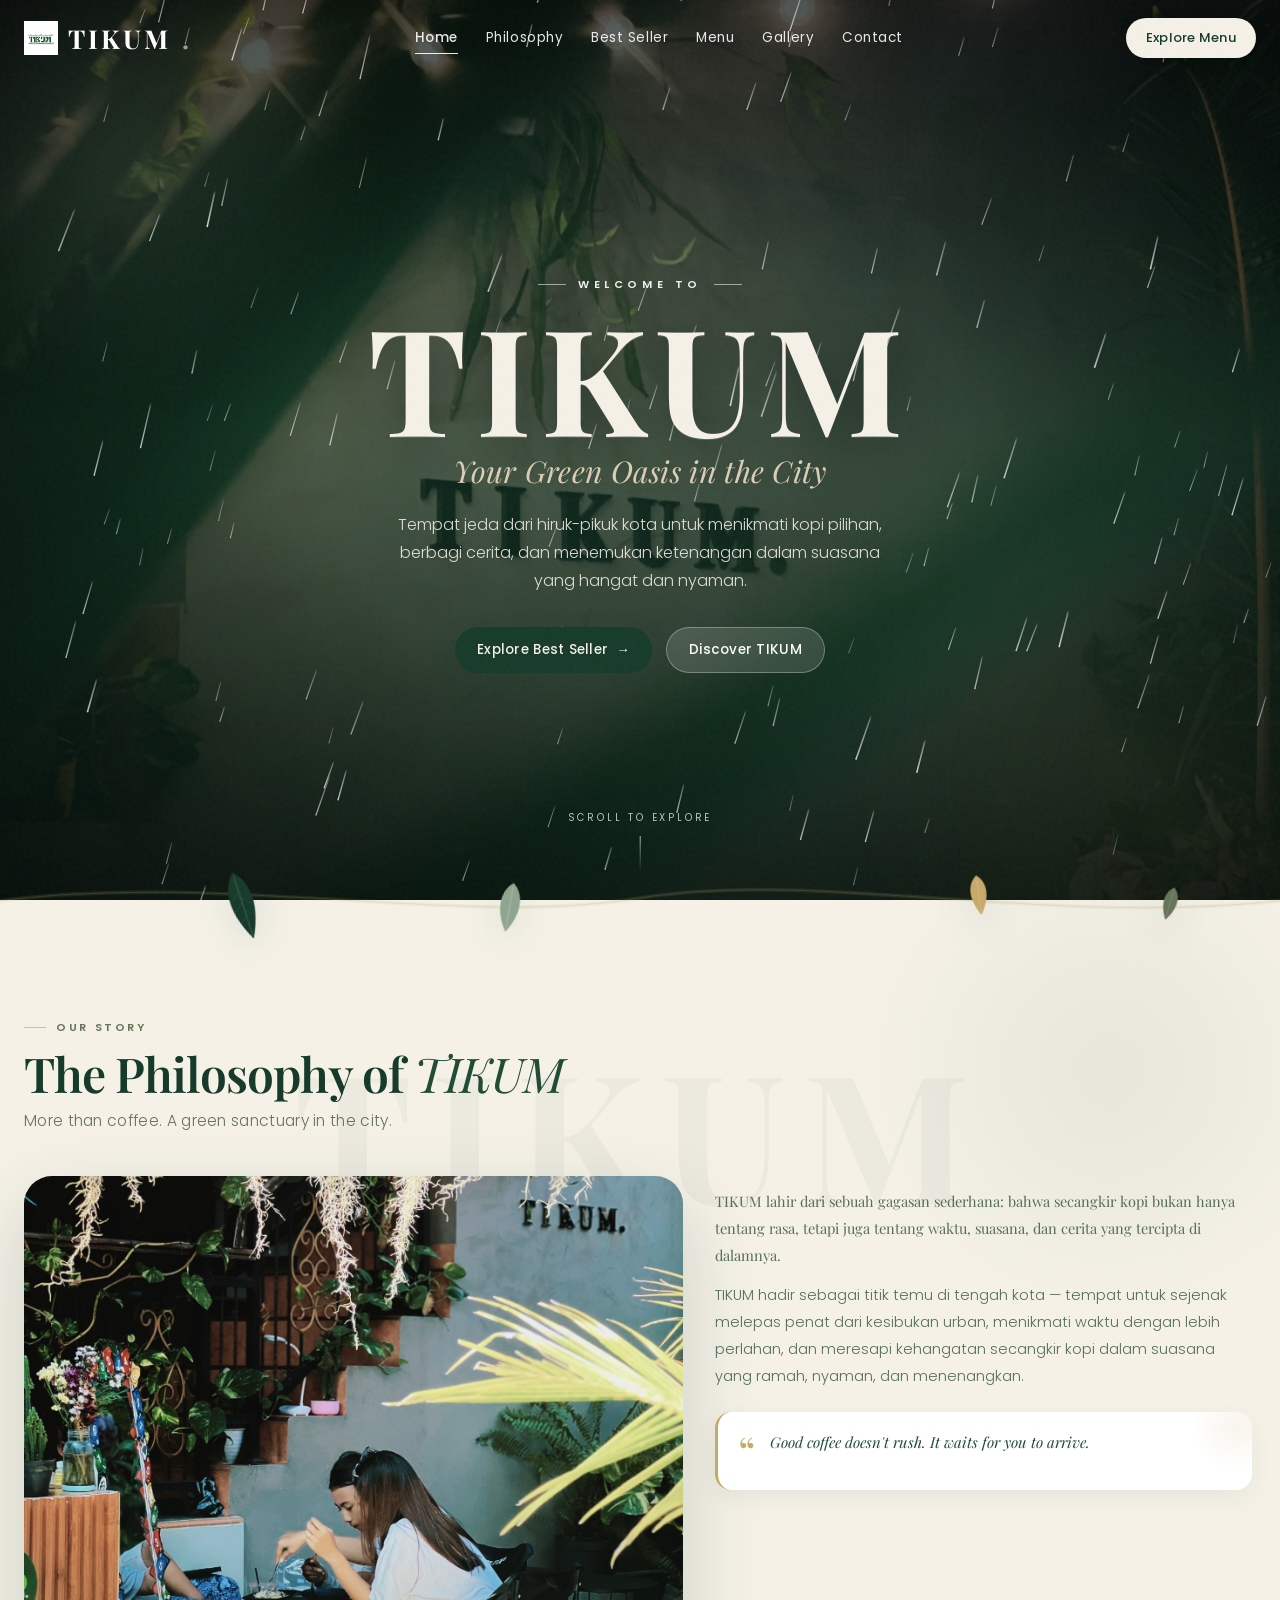
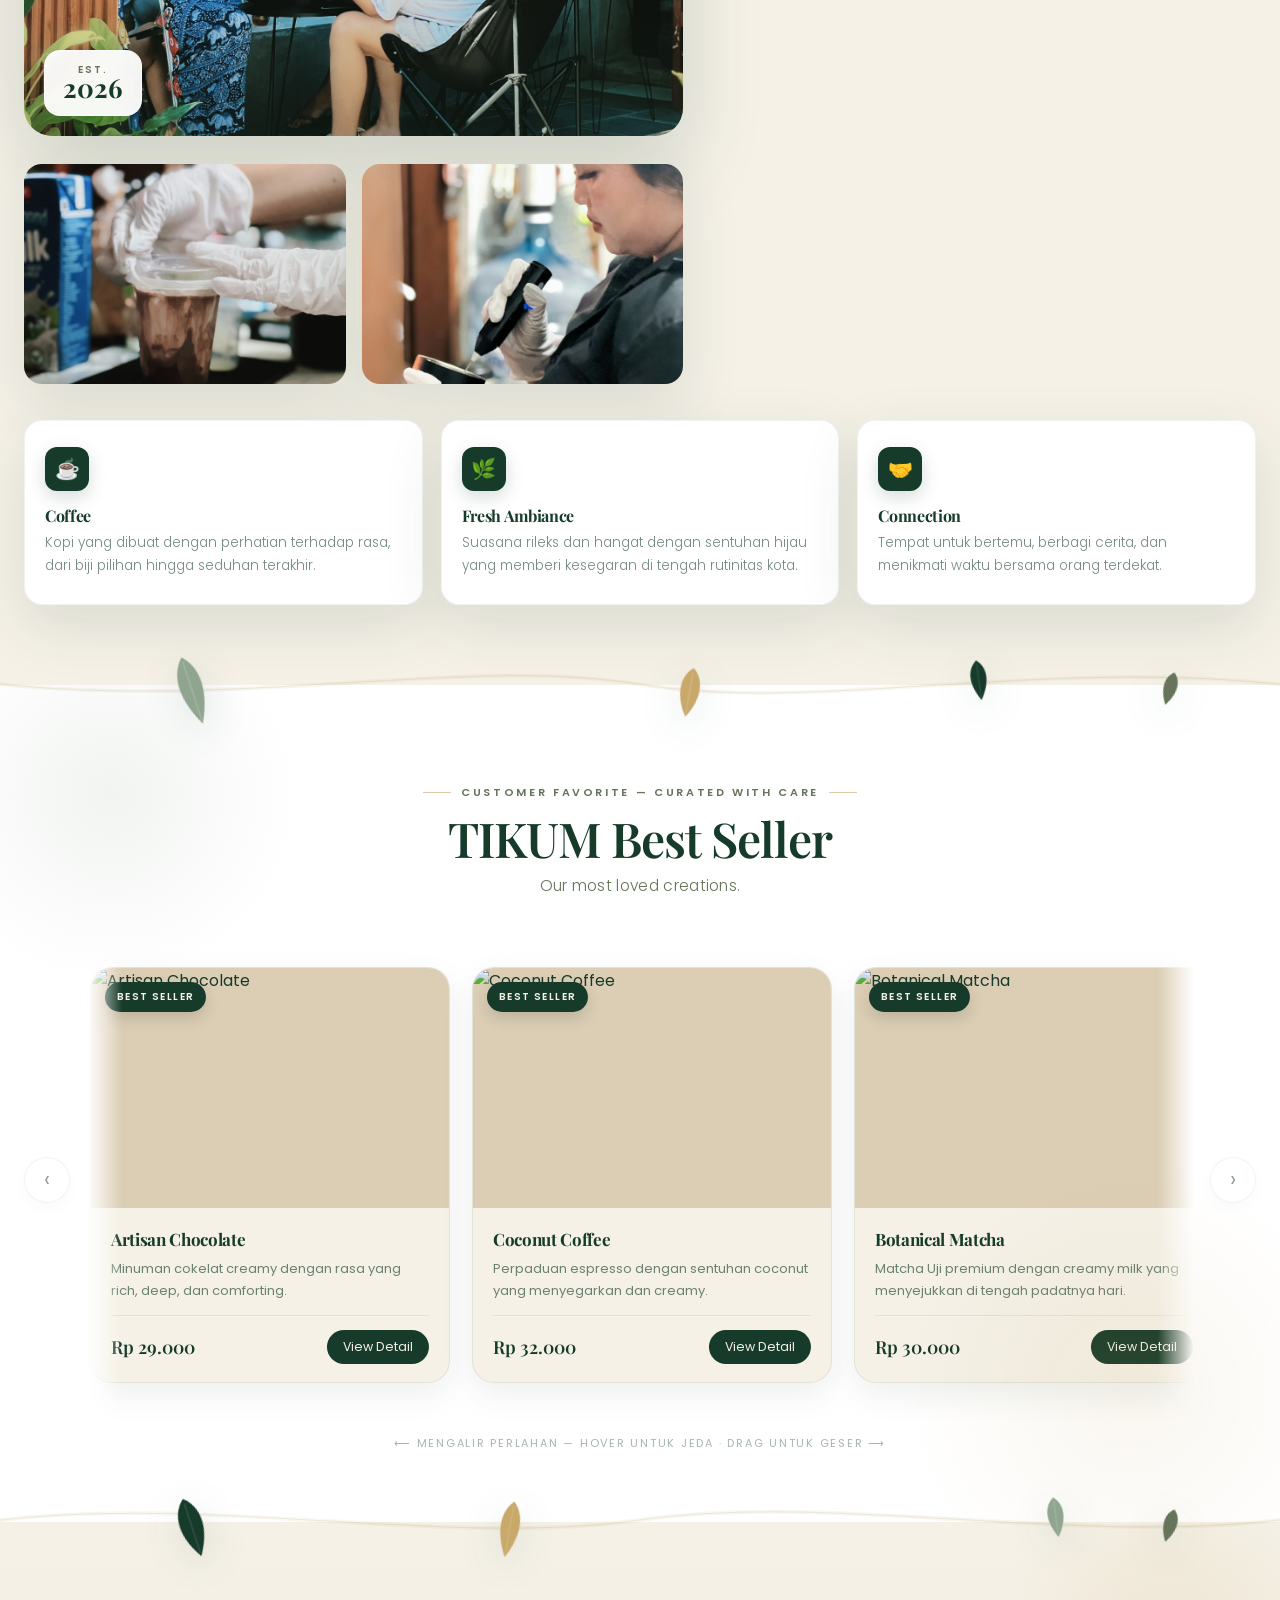
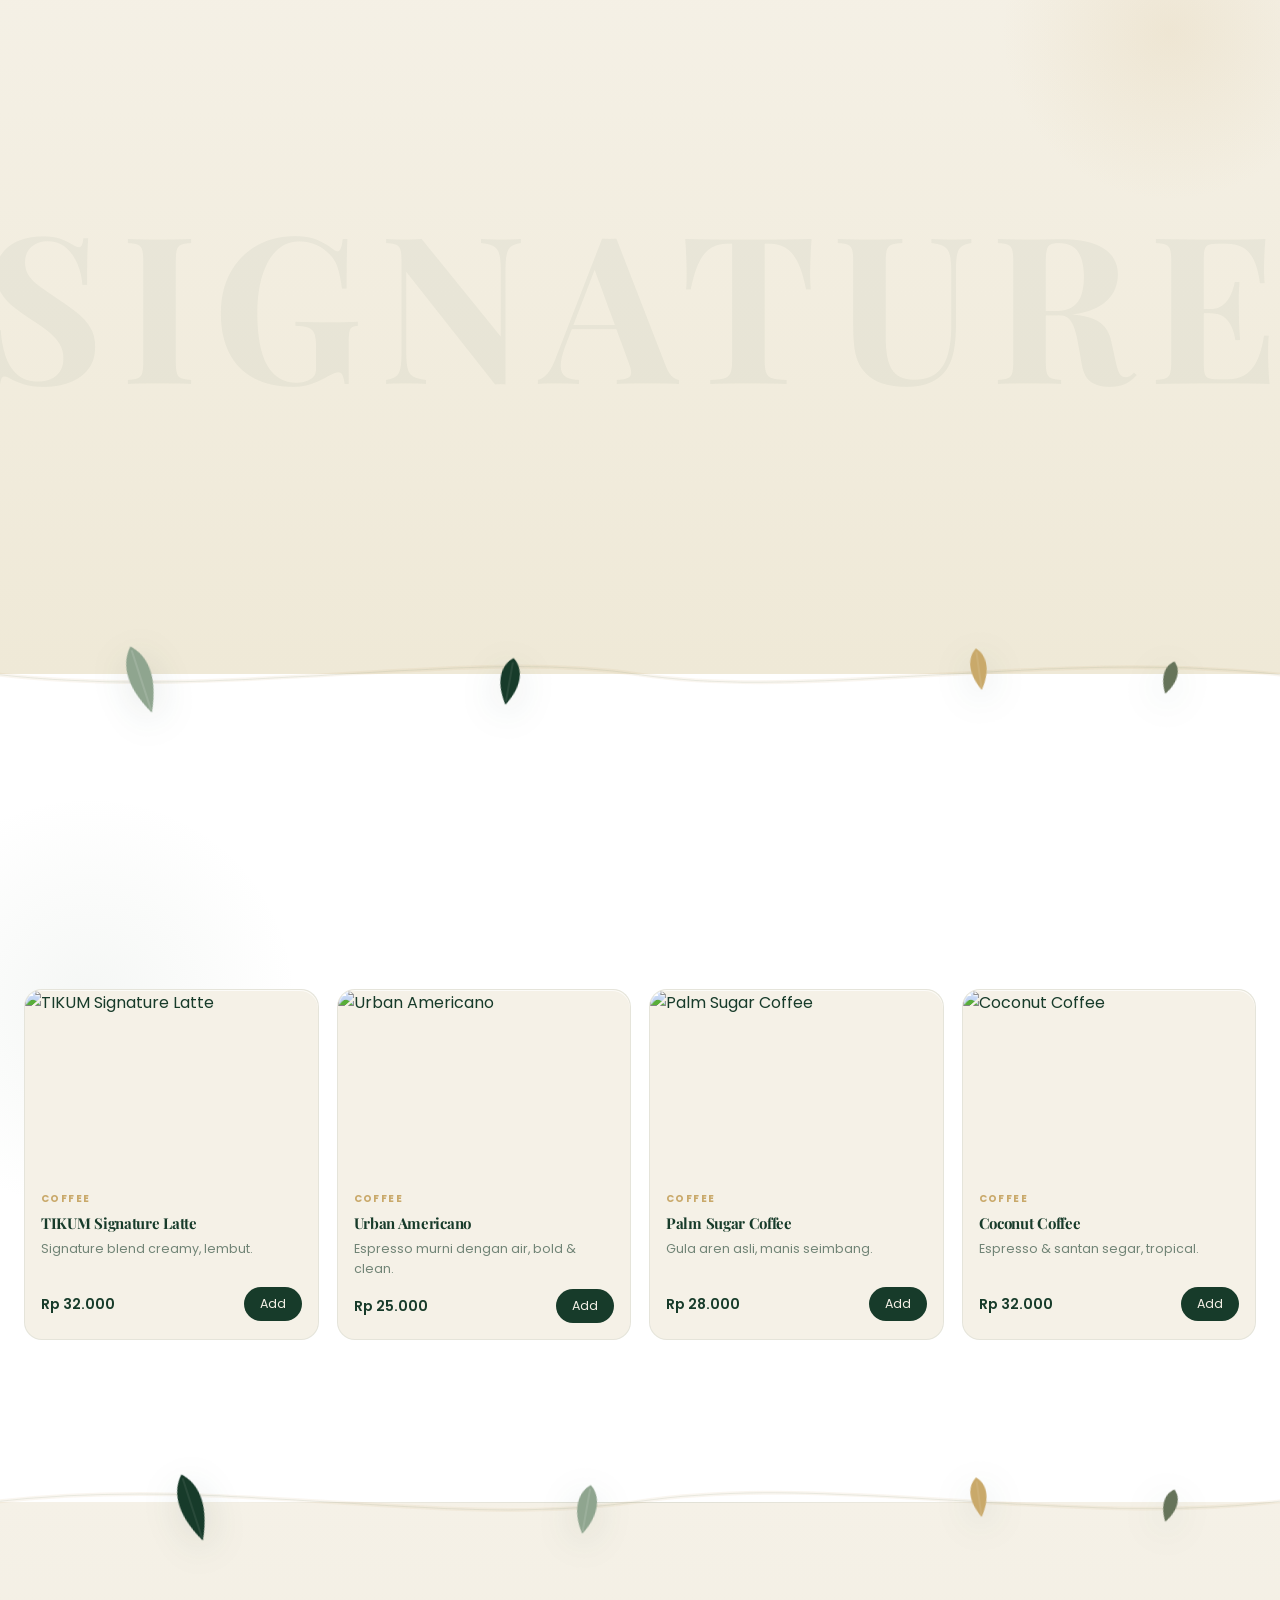
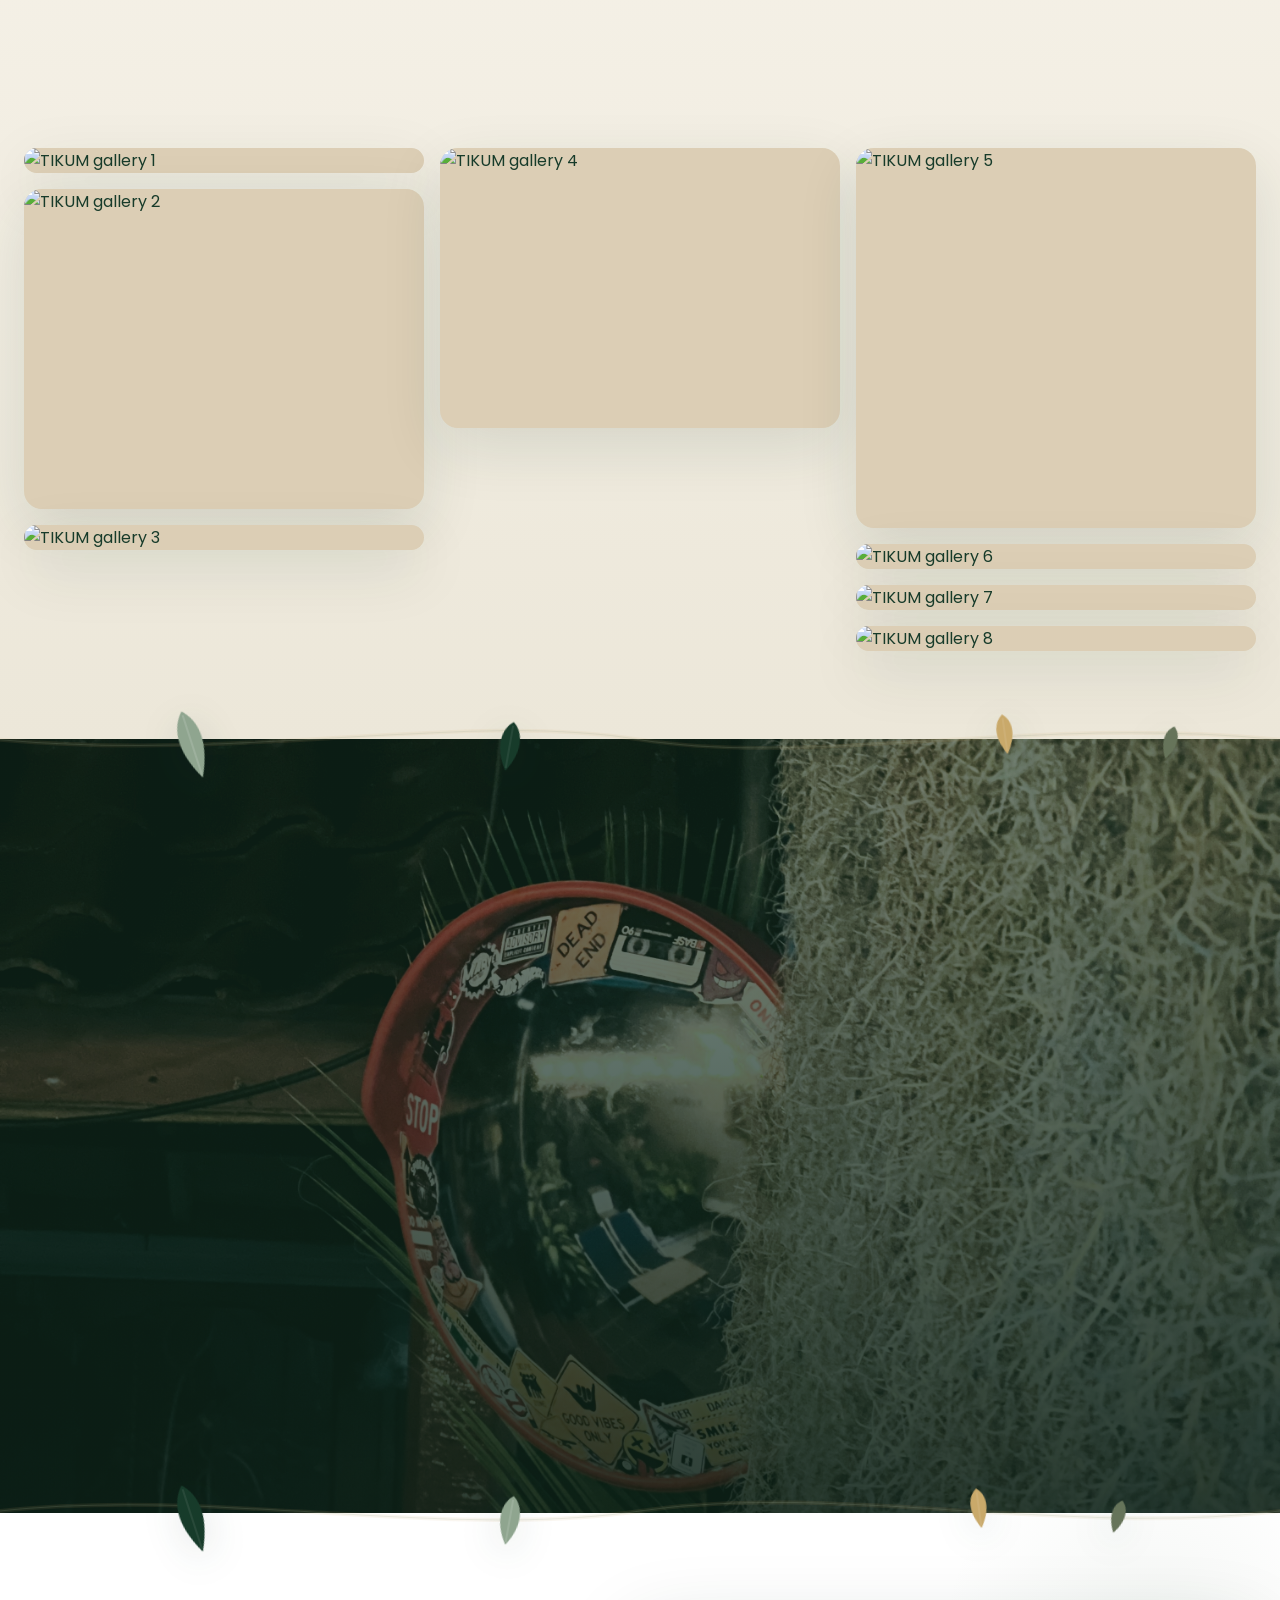
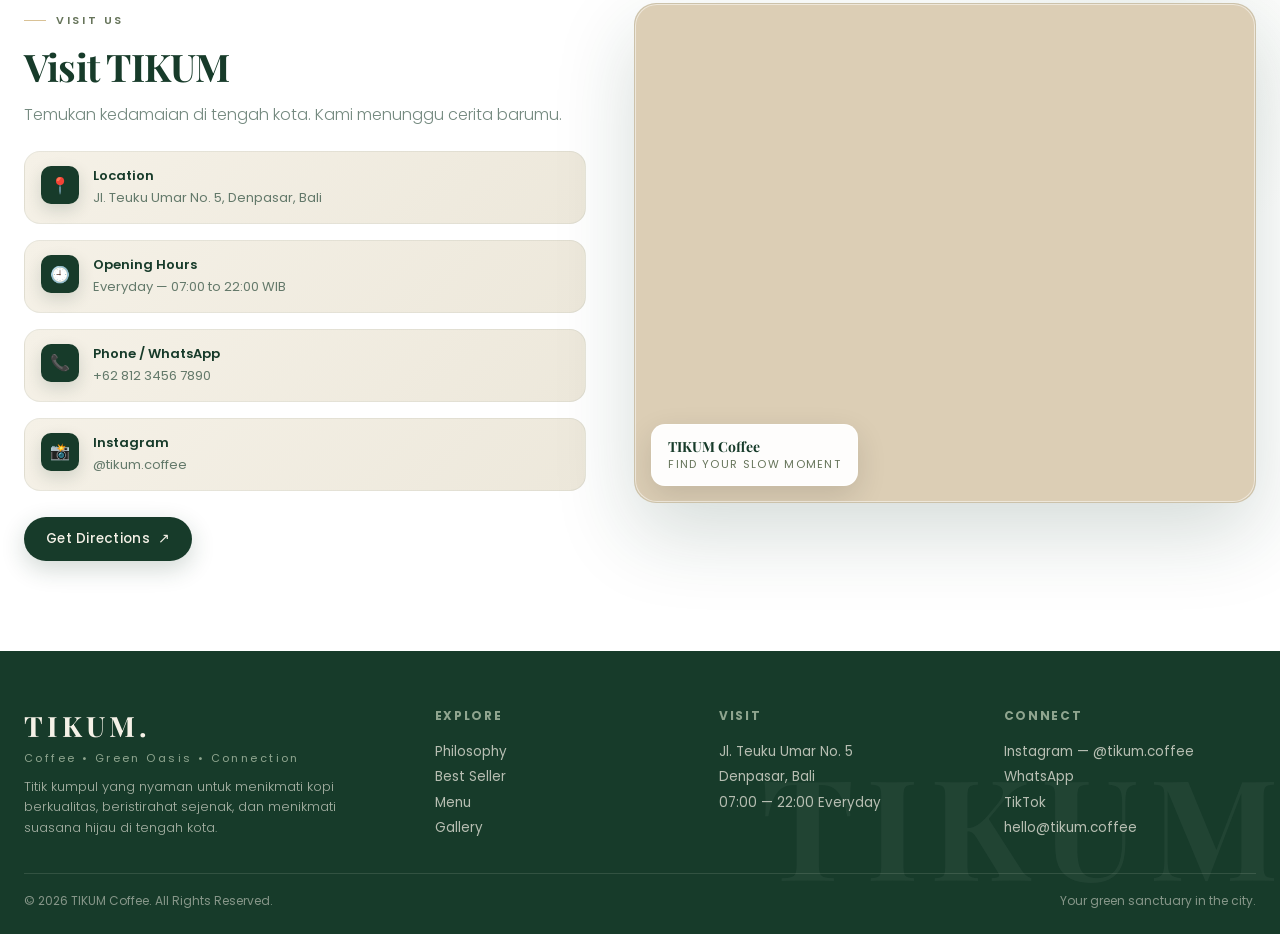
==== index.html @ a89e0340 "upload-pertama" ====
<!DOCTYPE html>
<html lang="id">
<head>
  <meta charset="UTF-8">
  <meta name="viewport" content="width=device-width, initial-scale=1.0">
  <title>TIKUM — Coffee, Green Oasis & Connection</title>
  <meta name="description" content="TIKUM Coffee — oase hijau di tengah hiruk-pikuk kota. Tempat menikmati kopi berkualitas, ketenangan bernuansa asri, dan momen yang berarti.">
  <meta name="keywords" content="TIKUM, coffee shop jakarta, kopi, urban oasis, cafe asri, titik kumpul kota, cafe premium">
  <link rel="preconnect" href="https://fonts.googleapis.com">
  <link rel="preconnect" href="https://fonts.gstatic.com" crossorigin>
  <link href="https://fonts.googleapis.com/css2?family=Playfair+Display:ital,wght@0,400;0,500;0,600;0,700;1,400;1,500&family=Poppins:wght@300;400;500;600&display=swap" rel="stylesheet">
  <link rel="stylesheet" href="style.css">
</head>
<body>
  <div class="grain"></div>
  <div class="page-progress" id="pageProgress"></div>

  <header class="navbar" id="navbar">
    <div class="nav-inner">
      <a href="#home" class="logo"><img src="assets/images/logo-navbar.png" alt="TIKUM Logo" class="nav-logo-img">TIKUM<span>.</span></a>
      <nav class="nav-links" id="navLinks">
        <a href="#home" class="nav-link active">Home</a>
        <a href="#philosophy" class="nav-link">Philosophy</a>
        <a href="#bestseller" class="nav-link">Best Seller</a>
        <a href="#menu" class="nav-link">Menu</a>
        <a href="#gallery" class="nav-link">Gallery</a>
        <a href="#contact" class="nav-link">Contact</a>
        <a href="#menu" class="btn-nav-mobile">Explore Menu</a>
      </nav>
      <div class="nav-actions">
        <a href="#menu" class="btn btn-nav">Explore Menu</a>
        <button class="hamburger" id="hamburger" aria-label="Toggle menu"><span></span><span></span><span></span></button>
      </div>
    </div>
  </header>

  <!-- HERO -->
  <section id="home" class="hero">
    <div class="hero-bg">
      <img src="assets/images/retouch_2026042601552380.jpg" alt="TIKUM Coffee Shop urban green cozy interior" loading="eager">
      <div class="hero-overlay"></div>
      <div class="hero-vignette"></div>
      <div class="hero-orb hero-orb-1"></div>
      <div class="hero-orb hero-orb-2"></div>
      <canvas id="rainCanvas" class="rain-canvas" aria-hidden="true"></canvas>
    </div>
    <div class="hero-content">
      <p class="hero-eyebrow reveal">WELCOME TO</p>
      <h1 class="hero-title reveal delay-1">TIKUM</h1>
      <p class="hero-tagline reveal delay-2">Your Green Oasis in the City</p>
      <p class="hero-desc reveal delay-3">Tempat jeda dari hiruk-pikuk kota untuk menikmati kopi pilihan, berbagi cerita, dan menemukan ketenangan dalam suasana yang hangat dan nyaman.</p>
      <div class="hero-ctas reveal delay-4">
        <a href="#bestseller" class="btn btn-primary">Explore Best Seller <span class="btn-arrow">→</span></a>
        <a href="#philosophy" class="btn btn-ghost">Discover TIKUM</a>
      </div>
    </div>
    <a href="#philosophy" class="scroll-indicator">
      <span>SCROLL TO EXPLORE</span>
      <div class="scroll-line"></div>
    </a>
  </section>

  <!-- seam 1: hero -> philosophy -->
  <div class="leaf-seam seam-1" aria-hidden="true">
    <svg class="seam-vine" viewBox="0 0 1440 110" preserveAspectRatio="none"><path d="M0 56 C260 12, 520 98, 720 52 C920 8, 1180 96, 1440 56" stroke="rgba(143,165,143,.20)" stroke-width="1.5" fill="none" stroke-linecap="round"/><path d="M0 56 C260 12, 520 98, 720 52 C920 8, 1180 96, 1440 56" stroke="rgba(201,169,106,.11)" stroke-width="6" fill="none" stroke-linecap="round"/></svg>
    <span class="s-leaf s-leaf-1"><svg viewBox="0 0 80 140"><path d="M40 6 C18 28, 6 68, 40 134 C74 68, 62 28, 40 6Z" fill="#173B2A"/><path d="M40 14 L40 128" stroke="rgba(255,255,255,.28)" stroke-width="1.2" stroke-linecap="round"/><path d="M40 42 L22 58 M40 66 L16 82 M40 90 L22 104 M40 56 L60 74 M40 80 L62 96" stroke="rgba(255,255,255,.14)" stroke-width="1" stroke-linecap="round"/></svg></span>
    <span class="s-leaf s-leaf-2"><svg viewBox="0 0 72 110"><path d="M36 8 C16 24, 8 58, 36 102 C64 58, 56 24, 36 8Z" fill="#8FA58F"/><path d="M36 16 L36 96" stroke="rgba(255,255,255,.42)" stroke-width="1.1" stroke-linecap="round"/></svg></span>
    <span class="s-leaf s-leaf-3"><svg viewBox="0 0 64 96"><path d="M32 8 C14 22, 8 50, 32 88 C56 50, 50 22, 32 8Z" fill="#C9A96A"/><path d="M32 16 L32 82" stroke="rgba(255,255,255,.34)" stroke-width="1" stroke-linecap="round"/></svg></span>
    <span class="s-leaf s-leaf-4"><svg viewBox="0 0 56 84"><path d="M28 6 C12 18, 6 44, 28 78 C50 44, 44 18, 28 6Z" fill="#66745A"/><path d="M28 14 L28 72" stroke="rgba(255,255,255,.30)" stroke-width="1" stroke-linecap="round"/></svg></span>
  </div>

  <!-- PHILOSOPHY -->
  <section id="philosophy" class="philosophy">
    <div class="container">
      <div class="section-header reveal">
        <p class="eyebrow">OUR STORY</p>
        <h2>The Philosophy of <em>TIKUM</em></h2>
        <p class="subtitle">More than coffee. A green sanctuary in the city.</p>
      </div>
      <div class="phi-grid">
        <div class="phi-large reveal">
          <div class="phi-img-wrap">
            <img src="assets/images/retouch_2026042523102694.jpg" alt="TIKUM interior warm wood" loading="lazy">
            <div class="phi-badge"><span>EST.</span><strong>2026</strong></div>
          </div>
        </div>
        <div class="phi-text reveal delay-1">
          <p class="phi-lead">TIKUM lahir dari sebuah gagasan sederhana: bahwa secangkir kopi bukan hanya tentang rasa, tetapi juga tentang waktu, suasana, dan cerita yang tercipta di dalamnya.</p>
          <p>TIKUM hadir sebagai titik temu di tengah kota — tempat untuk sejenak melepas penat dari kesibukan urban, menikmati waktu dengan lebih perlahan, dan meresapi kehangatan secangkir kopi dalam suasana yang ramah, nyaman, dan menenangkan.</p>
          <div class="phi-quote"><span>“</span><p>Good coffee doesn't rush. It waits for you to arrive.</p></div>
        </div>
        <div class="phi-small-images reveal delay-2">
          <img src="assets/images/retouch_2026042601533830.jpg" alt="Coffee beans" loading="lazy">
          <img src="assets/images/retouch_2026042601560513.jpg" alt="TIKUM outdoor green" loading="lazy">
        </div>
        <div class="phi-values reveal delay-3">
          <div class="value"><div class="value-icon">☕</div><h3>Coffee</h3><p>Kopi yang dibuat dengan perhatian terhadap rasa, dari biji pilihan hingga seduhan terakhir.</p></div>
          <div class="value"><div class="value-icon">🌿</div><h3>Fresh Ambiance</h3><p>Suasana rileks dan hangat dengan sentuhan hijau yang memberi kesegaran di tengah rutinitas kota.</p></div>
          <div class="value"><div class="value-icon">🤝</div><h3>Connection</h3><p>Tempat untuk bertemu, berbagi cerita, dan menikmati waktu bersama orang terdekat.</p></div>
        </div>
      </div>
    </div>
  </section>

  <div class="leaf-seam seam-2" aria-hidden="true">
    <svg class="seam-vine" viewBox="0 0 1440 110" preserveAspectRatio="none"><path d="M0 54 C280 92, 520 10, 720 54 C920 98, 1160 14, 1440 54" stroke="rgba(143,165,143,.18)" stroke-width="1.5" fill="none" stroke-linecap="round"/><path d="M0 54 C280 92, 520 10, 720 54 C920 98, 1160 14, 1440 54" stroke="rgba(201,169,106,.10)" stroke-width="6" fill="none" stroke-linecap="round"/></svg>
    <span class="s-leaf s-leaf-1"><svg viewBox="0 0 80 140"><path d="M40 6 C18 28, 6 68, 40 134 C74 68, 62 28, 40 6Z" fill="#8FA58F"/><path d="M40 14 L40 128" stroke="rgba(255,255,255,.40)" stroke-width="1.2" stroke-linecap="round"/></svg></span>
    <span class="s-leaf s-leaf-2"><svg viewBox="0 0 72 110"><path d="M36 8 C16 24, 8 58, 36 102 C64 58, 56 24, 36 8Z" fill="#C9A96A"/><path d="M36 16 L36 96" stroke="rgba(255,255,255,.34)" stroke-width="1.1" stroke-linecap="round"/></svg></span>
    <span class="s-leaf s-leaf-3"><svg viewBox="0 0 64 96"><path d="M32 8 C14 22, 8 50, 32 88 C56 50, 50 22, 32 8Z" fill="#173B2A"/><path d="M32 16 L32 82" stroke="rgba(255,255,255,.26)" stroke-width="1" stroke-linecap="round"/></svg></span>
    <span class="s-leaf s-leaf-4"><svg viewBox="0 0 56 84"><path d="M28 6 C12 18, 6 44, 28 78 C50 44, 44 18, 28 6Z" fill="#66745A"/></svg></span>
  </div>

  <!-- BEST SELLER -->
  <section id="bestseller" class="bestseller">
    <div class="container">
      <div class="section-header center reveal">
        <p class="eyebrow">CUSTOMER FAVORITE — CURATED WITH CARE</p>
        <h2>TIKUM Best Seller</h2>
        <p class="subtitle">Our most loved creations.</p>
      </div>
      <div class="slider-wrap reveal">
        <button class="slider-btn prev" id="prevBtn" aria-label="Previous">‹</button>
        <div class="slider-viewport" id="sliderViewport"><div class="slider-track" id="sliderTrack"></div></div>
        <button class="slider-btn next" id="nextBtn" aria-label="Next">›</button>
      </div>
      <div class="slider-dots" id="sliderDots"></div>
      <p class="slider-hint">← Drag or swipe to explore →</p>
    </div>
  </section>

  <div class="leaf-seam seam-3" aria-hidden="true">
    <svg class="seam-vine" viewBox="0 0 1440 110" preserveAspectRatio="none"><path d="M0 52 C240 14, 500 94, 720 52 C940 10, 1200 90, 1440 52" stroke="rgba(143,165,143,.18)" stroke-width="1.5" fill="none" stroke-linecap="round"/><path d="M0 52 C240 14, 500 94, 720 52 C940 10, 1200 90, 1440 52" stroke="rgba(201,169,106,.10)" stroke-width="6" fill="none" stroke-linecap="round"/></svg>
    <span class="s-leaf s-leaf-1"><svg viewBox="0 0 72 110"><path d="M36 8 C16 24, 8 58, 36 102 C64 58, 56 24, 36 8Z" fill="#173B2A"/><path d="M36 16 L36 96" stroke="rgba(255,255,255,.24)" stroke-width="1.1" stroke-linecap="round"/></svg></span>
    <span class="s-leaf s-leaf-2"><svg viewBox="0 0 80 140"><path d="M40 6 C18 28, 6 68, 40 134 C74 68, 62 28, 40 6Z" fill="#C9A96A"/><path d="M40 14 L40 128" stroke="rgba(255,255,255,.30)" stroke-width="1.2" stroke-linecap="round"/></svg></span>
    <span class="s-leaf s-leaf-3"><svg viewBox="0 0 64 96"><path d="M32 8 C14 22, 8 50, 32 88 C56 50, 50 22, 32 8Z" fill="#8FA58F"/><path d="M32 16 L32 82" stroke="rgba(255,255,255,.38)" stroke-width="1" stroke-linecap="round"/></svg></span>
    <span class="s-leaf s-leaf-4"><svg viewBox="0 0 56 84"><path d="M28 6 C12 18, 6 44, 28 78 C50 44, 44 18, 28 6Z" fill="#66745A"/></svg></span>
  </div>

  <!-- FEATURED PRODUCT -->
  <section class="featured">
    <div class="container featured-grid">
      <div class="featured-img reveal">
        <div class="feat-img-wrap" id="featParallax">
          <img src="assets/images/retouch_2026050716260218.jpg" alt="TIKUM Signature Latte" loading="lazy">
          <div class="feat-badge">SIGNATURE</div>
        </div>
        <div class="feat-deco"></div>
      </div>
      <div class="featured-text reveal delay-1">
        <p class="eyebrow">FEATURED</p>
        <h2>TIKUM <em>Signature</em></h2>
        <p class="feat-desc">Perpaduan espresso single origin Toraja dan susu oat creamy, disempurnakan dengan sentuhan gula aren dan aroma vanilla yang hangat. Diroasting medium untuk menonjolkan karakter cokelat dan kacang yang lembut — signature yang tidak akan kamu temukan di tempat lain.</p>
        <ul class="feat-list">
          <li><span>○</span> Single origin Toraja beans</li>
          <li><span>○</span> Oat milk, palm sugar, vanilla</li>
          <li><span>○</span> Served hot or iced</li>
        </ul>
        <p class="feat-tagline">Made with care. Served with warmth.</p>
        <a href="#menu" class="btn btn-primary">Try Our Signature <span class="btn-arrow">→</span></a>
      </div>
    </div>
  </section>

  <div class="leaf-seam seam-4" aria-hidden="true">
    <svg class="seam-vine" viewBox="0 0 1440 110" preserveAspectRatio="none"><path d="M0 56 C260 96, 520 14, 720 56 C920 96, 1180 16, 1440 56" stroke="rgba(143,165,143,.18)" stroke-width="1.5" fill="none" stroke-linecap="round"/><path d="M0 56 C260 96, 520 14, 720 56 C920 96, 1180 16, 1440 56" stroke="rgba(201,169,106,.10)" stroke-width="6" fill="none" stroke-linecap="round"/></svg>
    <span class="s-leaf s-leaf-1"><svg viewBox="0 0 80 140"><path d="M40 6 C18 28, 6 68, 40 134 C74 68, 62 28, 40 6Z" fill="#8FA58F"/><path d="M40 14 L40 128" stroke="rgba(255,255,255,.40)" stroke-width="1.2" stroke-linecap="round"/></svg></span>
    <span class="s-leaf s-leaf-2"><svg viewBox="0 0 64 96"><path d="M32 8 C14 22, 8 50, 32 88 C56 50, 50 22, 32 8Z" fill="#173B2A"/><path d="M32 16 L32 82" stroke="rgba(255,255,255,.26)" stroke-width="1" stroke-linecap="round"/></svg></span>
    <span class="s-leaf s-leaf-3"><svg viewBox="0 0 72 110"><path d="M36 8 C16 24, 8 58, 36 102 C64 58, 56 24, 36 8Z" fill="#C9A96A"/><path d="M36 16 L36 96" stroke="rgba(255,255,255,.34)" stroke-width="1.1" stroke-linecap="round"/></svg></span>
    <span class="s-leaf s-leaf-4"><svg viewBox="0 0 56 84"><path d="M28 6 C12 18, 6 44, 28 78 C50 44, 44 18, 28 6Z" fill="#66745A"/></svg></span>
  </div>

  <!-- MENU -->
  <section id="menu" class="menu">
    <div class="container">
      <div class="section-header center reveal">
        <p class="eyebrow">CRAFTED DAILY</p>
        <h2>Explore Our Menu</h2>
        <p class="subtitle">Crafted with passion, brewed for your daily city escape.</p>
      </div>
      <div class="menu-tabs reveal" id="menuTabs">
        <button class="tab active" data-filter="all">All</button>
        <button class="tab" data-filter="coffee">Coffee</button>
        <button class="tab" data-filter="non-coffee">Non Coffee</button>
        <button class="tab" data-filter="tea">Tea</button>
        <button class="tab" data-filter="food">Food</button>
        <button class="tab" data-filter="dessert">Dessert</button>
      </div>
      <div class="menu-grid" id="menuGrid"></div>
      <div class="menu-more-wrap reveal" id="menuMoreWrap"><button class="btn btn-outline" id="menuMoreBtn">Lihat Selengkapnya <span class="more-arrow">↓</span></button></div>
    </div>
  </section>

  <div class="leaf-seam seam-5" aria-hidden="true">
    <svg class="seam-vine" viewBox="0 0 1440 110" preserveAspectRatio="none"><path d="M0 54 C260 14, 500 98, 720 54 C940 10, 1200 94, 1440 54" stroke="rgba(143,165,143,.18)" stroke-width="1.5" fill="none" stroke-linecap="round"/><path d="M0 54 C260 14, 500 98, 720 54 C940 10, 1200 94, 1440 54" stroke="rgba(201,169,106,.10)" stroke-width="6" fill="none" stroke-linecap="round"/></svg>
    <span class="s-leaf s-leaf-1"><svg viewBox="0 0 80 140"><path d="M40 6 C18 28, 6 68, 40 134 C74 68, 62 28, 40 6Z" fill="#173B2A"/><path d="M40 14 L40 128" stroke="rgba(255,255,255,.24)" stroke-width="1.2" stroke-linecap="round"/></svg></span>
    <span class="s-leaf s-leaf-2"><svg viewBox="0 0 72 110"><path d="M36 8 C16 24, 8 58, 36 102 C64 58, 56 24, 36 8Z" fill="#8FA58F"/><path d="M36 16 L36 96" stroke="rgba(255,255,255,.40)" stroke-width="1.1" stroke-linecap="round"/></svg></span>
    <span class="s-leaf s-leaf-3"><svg viewBox="0 0 64 96"><path d="M32 8 C14 22, 8 50, 32 88 C56 50, 50 22, 32 8Z" fill="#C9A96A"/><path d="M32 16 L32 82" stroke="rgba(255,255,255,.32)" stroke-width="1" stroke-linecap="round"/></svg></span>
    <span class="s-leaf s-leaf-4"><svg viewBox="0 0 56 84"><path d="M28 6 C12 18, 6 44, 28 78 C50 44, 44 18, 28 6Z" fill="#66745A"/></svg></span>
  </div>

  <!-- GALLERY -->
  <section id="gallery" class="gallery">
    <div class="container">
      <div class="section-header reveal">
        <p class="eyebrow">MOMENTS</p>
        <h2>Inside <em>TIKUM</em></h2>
        <p class="subtitle">A glimpse of warmth, green, and slow living.</p>
      </div>
      <div class="masonry" id="masonry"></div>
    </div>
  </section>

  <div class="lightbox" id="lightbox" aria-hidden="true">
    <button class="lb-close" id="lbClose" aria-label="Close">×</button>
    <button class="lb-nav prev" id="lbPrev" aria-label="Previous">‹</button>
    <img id="lbImage" alt="Gallery full view">
    <button class="lb-nav next" id="lbNext" aria-label="Next">›</button>
  </div>

  <div class="leaf-seam seam-6" aria-hidden="true">
    <svg class="seam-vine" viewBox="0 0 1440 110" preserveAspectRatio="none"><path d="M0 56 C280 90, 520 12, 720 56 C920 98, 1160 18, 1440 56" stroke="rgba(143,165,143,.18)" stroke-width="1.5" fill="none" stroke-linecap="round"/><path d="M0 56 C280 90, 520 12, 720 56 C920 98, 1160 18, 1440 56" stroke="rgba(201,169,106,.10)" stroke-width="6" fill="none" stroke-linecap="round"/></svg>
    <span class="s-leaf s-leaf-1"><svg viewBox="0 0 80 140"><path d="M40 6 C18 28, 6 68, 40 134 C74 68, 62 28, 40 6Z" fill="#8FA58F"/><path d="M40 14 L40 128" stroke="rgba(255,255,255,.40)" stroke-width="1.2" stroke-linecap="round"/></svg></span>
    <span class="s-leaf s-leaf-2"><svg viewBox="0 0 72 110"><path d="M36 8 C16 24, 8 58, 36 102 C64 58, 56 24, 36 8Z" fill="#173B2A"/><path d="M36 16 L36 96" stroke="rgba(255,255,255,.24)" stroke-width="1.1" stroke-linecap="round"/></svg></span>
    <span class="s-leaf s-leaf-3"><svg viewBox="0 0 64 96"><path d="M32 8 C14 22, 8 50, 32 88 C56 50, 50 22, 32 8Z" fill="#C9A96A"/><path d="M32 16 L32 82" stroke="rgba(255,255,255,.32)" stroke-width="1" stroke-linecap="round"/></svg></span>
    <span class="s-leaf s-leaf-4"><svg viewBox="0 0 56 84"><path d="M28 6 C12 18, 6 44, 28 78 C50 44, 44 18, 28 6Z" fill="#66745A"/></svg></span>
  </div>

  <!-- ATMOSPHERE -->
  <section class="atmosphere" id="atmosphere">
    <div class="atmosphere-bg">
      <img src="assets/images/retouch_2026042601551215.jpg" alt="TIKUM urban green atmosphere" loading="lazy">
      <div class="atm-overlay"></div>
      <div class="atm-dust" id="atmDust" aria-hidden="true"></div>
    </div>
    <div class="atmosphere-content">
      <h2 class="atm-title reveal">Take A Moment.</h2>
      <div class="atm-lines">
        <p class="atm-line reveal delay-1">Slow mornings.</p>
        <p class="atm-line reveal delay-2">Good coffee.</p>
        <p class="atm-line reveal delay-3">Warm conversations.</p>
        <p class="atm-line reveal delay-4">Green city escape.</p>
      </div>
      <a href="#contact" class="btn btn-primary atm-btn reveal delay-5">Visit Us Today</a>
    </div>
  </section>

  <div class="leaf-seam seam-7" aria-hidden="true">
    <svg class="seam-vine" viewBox="0 0 1440 110" preserveAspectRatio="none"><path d="M0 52 C240 16, 500 96, 720 52 C940 8, 1200 92, 1440 52" stroke="rgba(143,165,143,.18)" stroke-width="1.5" fill="none" stroke-linecap="round"/><path d="M0 52 C240 16, 500 96, 720 52 C940 8, 1200 92, 1440 52" stroke="rgba(201,169,106,.10)" stroke-width="6" fill="none" stroke-linecap="round"/></svg>
    <span class="s-leaf s-leaf-1"><svg viewBox="0 0 80 140"><path d="M40 6 C18 28, 6 68, 40 134 C74 68, 62 28, 40 6Z" fill="#173B2A"/><path d="M40 14 L40 128" stroke="rgba(255,255,255,.24)" stroke-width="1.2" stroke-linecap="round"/></svg></span>
    <span class="s-leaf s-leaf-2"><svg viewBox="0 0 72 110"><path d="M36 8 C16 24, 8 58, 36 102 C64 58, 56 24, 36 8Z" fill="#8FA58F"/><path d="M36 16 L36 96" stroke="rgba(255,255,255,.40)" stroke-width="1.1" stroke-linecap="round"/></svg></span>
    <span class="s-leaf s-leaf-3"><svg viewBox="0 0 64 96"><path d="M32 8 C14 22, 8 50, 32 88 C56 50, 50 22, 32 8Z" fill="#C9A96A"/><path d="M32 16 L32 82" stroke="rgba(255,255,255,.32)" stroke-width="1" stroke-linecap="round"/></svg></span>
    <span class="s-leaf s-leaf-4"><svg viewBox="0 0 56 84"><path d="M28 6 C12 18, 6 44, 28 78 C50 44, 44 18, 28 6Z" fill="#66745A"/></svg></span>
  </div>

  <!-- CONTACT -->
  <section id="contact" class="contact">
    <div class="container contact-grid">
      <div class="contact-info reveal">
        <p class="eyebrow">VISIT US</p>
        <h2>Visit TIKUM</h2>
        <p class="contact-desc">Temukan kedamaian di tengah kota. Kami menunggu cerita barumu.</p>
        <div class="contact-items">
          <div class="c-item"><span class="c-icon">📍</span><div><h4>Location</h4><p id="addr">Jl. Teuku Umar No. 5, Denpasar, Bali</p></div></div>
          <div class="c-item"><span class="c-icon">🕘</span><div><h4>Opening Hours</h4><p>Everyday — 07:00 to 22:00 WIB</p></div></div>
          <div class="c-item"><span class="c-icon">📞</span><div><h4>Phone / WhatsApp</h4><p>+62 812 3456 7890</p></div></div>
          <div class="c-item"><span class="c-icon">📸</span><div><h4>Instagram</h4><p>@tikum.coffee</p></div></div>
        </div>
        <a href="https://maps.google.com/?q=Denpasar%20Bali" target="_blank" class="btn btn-primary">Get Directions <span class="btn-arrow">↗</span></a>
      </div>
      <div class="contact-map reveal delay-1">
        <div class="map-wrap">
          <iframe src="https://maps.google.com/maps?q=Denpasar%20Bali&t=&z=14&ie=UTF8&iwloc=&output=embed" loading="lazy" referrerpolicy="no-referrer-when-downgrade" title="TIKUM Location"></iframe>
          <div class="map-card"><strong>TIKUM Coffee</strong><span>Find your slow moment</span></div>
        </div>
      </div>
    </div>
  </section>

  <footer class="footer">
    <div class="container">
      <div class="footer-top">
        <div class="footer-brand"><h3>TIKUM.</h3><p>Coffee • Green Oasis • Connection</p><span>Titik kumpul yang nyaman untuk menikmati kopi berkualitas, beristirahat sejenak, dan menikmati suasana hijau di tengah kota.</span></div>
        <div class="footer-col"><h4>Explore</h4><a href="#philosophy">Philosophy</a><a href="#bestseller">Best Seller</a><a href="#menu">Menu</a><a href="#gallery">Gallery</a></div>
        <div class="footer-col"><h4>Visit</h4><p>Jl. Teuku Umar No. 5<br>Denpasar, Bali<br>07:00 — 22:00 Everyday</p></div>
        <div class="footer-col"><h4>Connect</h4><a href="#">Instagram — @tikum.coffee</a><a href="#">WhatsApp</a><a href="#">TikTok</a><a href="mailto:hello@tikum.coffee">hello@tikum.coffee</a></div>
      </div>
      <div class="footer-bottom"><p>© 2026 TIKUM Coffee. All Rights Reserved.</p><p>Your green sanctuary in the city.</p></div>
    </div>
  </footer>

  <script src="script.js"></script>
</body>
</html>
---- style.css ----
/* TIKUM — Premium Nature Editorial — v2 Aesthetic */
:root{
  --forest:#173B2A;
  --deep:#214D37;
  --sage:#8FA58F;
  --sage-2:#B8C9B6;
  --olive:#66745A;
  --cream:#F5F1E7;
  --cream-2:#EDE8DB;
  --beige:#DCCEB5;
  --gold:#C9A96A;
  --gold-soft:rgba(201,169,106,.18);
  --coffee:#6B4A35;
  --white:#FFFFFF;
  --radius:24px;
  --radius-sm:16px;
  --shadow:0 20px 60px rgba(23,59,42,.12);
  --shadow-lg:0 30px 80px rgba(23,59,42,.18);
  --transition:.6s cubic-bezier(.16,1,.3,1);
}
*{margin:0;padding:0;box-sizing:border-box}
html{scroll-behavior:smooth;scroll-padding-top:80px}
body{
  font-family:'Poppins',sans-serif;
  background:var(--cream);
  color:var(--forest);
  overflow-x:hidden;
  -webkit-font-smoothing:antialiased;
}
img{max-width:100%;display:block;object-fit:cover}
a{text-decoration:none;color:inherit}
button{font-family:inherit;cursor:pointer}
h1,h2,h3{font-family:'Playfair Display',serif;letter-spacing:-.02em}
.container{max-width:1280px;margin:0 auto;padding:0 24px}
.eyebrow{
  font-size:11px;letter-spacing:.24em;text-transform:uppercase;color:var(--olive);font-weight:600;margin-bottom:12px;display:inline-flex;align-items:center;gap:10px
}
.eyebrow::before{content:'';width:22px;height:1px;background:var(--gold);opacity:.7}
.section-header h2{font-size:clamp(32px,4vw,48px);line-height:1.06;color:var(--forest);font-weight:600}
.section-header h2 em{font-style:italic;font-weight:400;color:var(--deep)}
.section-header .subtitle{font-size:15.5px;color:var(--olive);margin-top:10px;font-weight:300;letter-spacing:.02em}
.section-header.center{text-align:center}
.section-header.center .eyebrow::before,.section-header.center .eyebrow::after{content:'';width:28px;height:1px;background:var(--gold);opacity:.6}
.section-header.center .eyebrow::after{width:28px}
.grain{
  position:fixed;inset:0;pointer-events:none;z-index:9999;opacity:.032;
  background-image:url("data:image/svg+xml,%3Csvg viewBox='0 0 256 256' xmlns='http://www.w3.org/2000/svg'%3E%3Cfilter id='noiseFilter'%3E%3CfeTurbulence type='fractalNoise' baseFrequency='0.9' numOctaves='4' stitchTiles='stitch'/%3E%3C/filter%3E%3Crect width='100%25' height='100%25' filter='url(%23noiseFilter)'/%3E%3C/svg%3E");
}
/* progress bar */
.page-progress{position:fixed;top:0;left:0;height:2px;width:0;background:linear-gradient(90deg,var(--gold),#E8D9B8,var(--forest));z-index:101;transition:width .12s linear}

/* NAVBAR */
.navbar{
  position:fixed;top:0;left:0;right:0;z-index:100;
  padding:18px 0;transition:all .5s cubic-bezier(.16,1,.3,1);
  border-bottom:1px solid transparent;
}
.navbar.scrolled{
  background:rgba(245,241,231,.84);
  backdrop-filter:blur(16px) saturate(180%);
  -webkit-backdrop-filter:blur(16px) saturate(180%);
  border-bottom:1px solid rgba(23,59,42,.08);
  box-shadow:0 4px 30px rgba(23,59,42,.06);
  padding:12px 0;
}
.nav-inner{max-width:1280px;margin:0 auto;padding:0 24px;display:flex;align-items:center;justify-content:space-between;gap:16px}
.logo{display:inline-flex;align-items:center;gap:10px;font-family:'Playfair Display',serif;font-size:26px;font-weight:700;letter-spacing:.12em;color:var(--white);transition:color .4s}
.navbar.scrolled .logo{color:var(--forest)}
.logo span{color:var(--sage)}
.nav-logo-img{height:34px;width:auto;object-fit:contain;transition:all .4s ease}
.logo:hover .nav-logo-img{transform:scale(1.04)}
.nav-links{display:flex;align-items:center;gap:28px}
.nav-link{font-size:13.5px;font-weight:400;letter-spacing:.04em;color:rgba(255,255,255,.9);position:relative;padding:4px 0;transition:color .3s}
.navbar.scrolled .nav-link{color:var(--forest)}
.nav-link::after{content:'';position:absolute;left:0;bottom:-2px;width:0;height:1.5px;background:currentColor;transition:width .35s cubic-bezier(.16,1,.3,1)}
.nav-link:hover::after,.nav-link.active::after{width:100%}
.nav-link.active{font-weight:500}
.nav-actions{display:flex;align-items:center;gap:14px}
.btn{ display:inline-flex;align-items:center;gap:8px;padding:12px 22px;border-radius:100px;font-size:13.5px;font-weight:500;letter-spacing:.02em;transition:all .35s cubic-bezier(.16,1,.3,1);border:none}
.btn-primary{background:var(--forest);color:var(--cream);box-shadow:0 8px 24px rgba(23,59,42,.2);position:relative;overflow:hidden}
.btn-primary::before{content:'';position:absolute;inset:0;background:linear-gradient(100deg,transparent 30%,rgba(255,255,255,.14) 50%,transparent 70%);transform:translateX(-100%);transition:transform .7s}
.btn-primary:hover::before{transform:translateX(100%)}
.btn-primary:hover{background:var(--deep);transform:translateY(-2px);box-shadow:0 12px 32px rgba(23,59,42,.28)}
.btn-primary:hover .btn-arrow{transform:translateX(4px)}
.btn-arrow{transition:transform .3s}
.btn-ghost{background:rgba(255,255,255,.14);color:white;border:1px solid rgba(255,255,255,.3);backdrop-filter:blur(8px)}
.btn-ghost:hover{background:rgba(255,255,255,.22);transform:translateY(-2px)}
.btn-nav{background:var(--cream);color:var(--forest);padding:10px 20px;font-size:13px;box-shadow:0 4px 16px rgba(0,0,0,.12)}
.navbar.scrolled .btn-nav{background:var(--forest);color:var(--cream)}
.btn-nav-mobile{display:none}
.hamburger{display:none;flex-direction:column;gap:5px;background:none;border:none;padding:6px}
.hamburger span{width:22px;height:1.8px;background:var(--white);border-radius:2px;transition:all .35s;display:block}
.navbar.scrolled .hamburger span{background:var(--forest)}
.hamburger.open span:nth-child(1){transform:translateY(7px) rotate(45deg)}
.hamburger.open span:nth-child(2){opacity:0}
.hamburger.open span:nth-child(3){transform:translateY(-7px) rotate(-45deg)}

/* HERO */
.hero{position:relative;height:100vh;min-height:640px;display:flex;align-items:center;justify-content:center;overflow:hidden;background:#0f241c}
.hero-bg{position:absolute;inset:0;isolation:isolate}
.hero-bg img{width:100%;height:100%;object-fit:cover;transform:scale(1.08);animation:heroZoom 18s cubic-bezier(.16,1,.3,1) forwards;filter:brightness(.9) saturate(1.02) contrast(1.04);}
@keyframes heroZoom{to{transform:scale(1)}}
.hero-overlay{position:absolute;inset:0;background:linear-gradient(180deg,rgba(10,22,16,.52) 0%,rgba(23,59,42,.66) 48%,rgba(13,34,24,.90) 100%)}
.hero-vignette{position:absolute;inset:0;background:radial-gradient(ellipse at center,transparent 36%,rgba(0,0,0,.55) 100%)}
.hero-content{position:relative;z-index:2;text-align:center;max-width:740px;padding:0 24px;margin-top:40px}
.hero-eyebrow{color:rgba(255,255,255,.92);font-size:11px;letter-spacing:.42em;font-weight:600;margin-bottom:18px;display:inline-flex;align-items:center;gap:12px}
.hero-eyebrow::before,.hero-eyebrow::after{content:'';width:28px;height:1px;background:rgba(255,255,255,.55)}
.hero-title{font-size:clamp(64px,14vw,148px);line-height:.88;color:var(--cream);font-weight:700;letter-spacing:.06em;text-shadow:0 8px 48px rgba(0,0,0,.42),0 1px 0 rgba(255,255,255,.18)}
.hero-tagline{font-family:'Playfair Display',serif;font-style:italic;font-size:clamp(20px,3vw,30px);color:var(--beige);margin-top:10px;font-weight:400;letter-spacing:.01em}
.hero-desc{color:rgba(245,241,231,.88);font-size:clamp(14px,1.6vw,16px);line-height:1.75;margin:20px auto 0;max-width:520px;font-weight:300}
.hero-ctas{margin-top:32px;display:flex;gap:14px;justify-content:center;flex-wrap:wrap}
.scroll-indicator{position:absolute;bottom:28px;left:50%;transform:translateX(-50%);z-index:3;display:flex;flex-direction:column;align-items:center;gap:10px;color:rgba(255,255,255,.72);font-size:10px;letter-spacing:.28em;animation:floatY 2.8s ease-in-out infinite}
.scroll-line{width:1px;height:36px;background:linear-gradient(to bottom,rgba(255,255,255,.7),transparent);animation:scrollGrow 2.8s ease-in-out infinite}
@keyframes floatY{0%,100%{transform:translateX(-50%) translateY(0)}50%{transform:translateX(-50%) translateY(6px)}}
@keyframes scrollGrow{0%{transform:scaleY(.4)}50%{transform:scaleY(1)}100%{transform:scaleY(.4)}}
.hero-leaf{position:absolute;font-size:28px;opacity:.16;filter:blur(.4px);pointer-events:none}
.hero-leaf-1{top:18%;left:6%;transform:rotate(-18deg);animation:leafFloat 6s ease-in-out infinite}
.hero-leaf-2{bottom:22%;right:8%;transform:rotate(22deg);animation:leafFloat 7s ease-in-out infinite .8s}
@keyframes leafFloat{0%,100%{transform:translateY(0) rotate(-10deg)}50%{transform:translateY(-14px) rotate(6deg)}}
.rain-canvas{position:absolute;inset:0;width:100%;height:100%;pointer-events:none;z-index:1;opacity:1;mix-blend-mode:normal;filter:contrast(1.05)}
.hero-orb{position:absolute;border-radius:50%;pointer-events:none;filter:blur(28px);opacity:.42}
.hero-orb-1{width:520px;height:520px;background:radial-gradient(circle,rgba(143,165,143,.42),transparent 70%);top:-120px;left:-140px;animation:orbDrift 18s ease-in-out infinite}
.hero-orb-2{width:600px;height:600px;background:radial-gradient(circle,rgba(201,169,106,.18),transparent 70%);bottom:-180px;right:-160px;animation:orbDrift 22s ease-in-out infinite reverse}
@keyframes orbDrift{0%,100%{transform:translate(0,0) scale(1)}50%{transform:translate(18px,-14px) scale(1.06)}}

/* dividers */
.section-divider{height:1px;background:linear-gradient(90deg,transparent,rgba(23,59,42,.14),transparent);margin:0 auto;max-width:860px;position:relative}
.section-divider::after{content:'◆';position:absolute;left:50%;top:50%;transform:translate(-50%,-50%);font-size:7px;color:var(--gold);background:var(--cream);padding:0 10px;letter-spacing:0}

/* PHILOSOPHY */
.philosophy{padding:110px 0 80px;background:var(--cream);position:relative;overflow:hidden}
.philosophy::before{content:'';position:absolute;top:-90px;right:-90px;width:520px;height:520px;background:radial-gradient(circle,rgba(143,165,143,.14),transparent 70%);pointer-events:none}
.philosophy::after{content:'TIKUM';position:absolute;left:50%;top:8%;transform:translateX(-50%);font-family:'Playfair Display',serif;font-size:clamp(90px,14vw,190px);font-weight:700;letter-spacing:.1em;color:rgba(23,59,42,.04);pointer-events:none;white-space:nowrap}
.phi-grid{display:grid;grid-template-columns:1.15fr .95fr;gap:28px;margin-top:44px;align-items:start;position:relative;z-index:1}
.phi-img-wrap{position:relative;border-radius:28px;overflow:hidden;height:560px;box-shadow:var(--shadow-lg);background:var(--beige)}
.phi-img-wrap img{width:100%;height:100%;transition:transform 1.2s cubic-bezier(.16,1,.3,1)}
.phi-img-wrap:hover img{transform:scale(1.05)}
.phi-img-wrap::after{content:'';position:absolute;inset:0;background:linear-gradient(to top,rgba(23,59,42,.22),transparent 55%);pointer-events:none}
.phi-badge{position:absolute;bottom:20px;left:20px;background:rgba(255,255,255,.94);backdrop-filter:blur(10px);border-radius:16px;padding:14px 18px;display:flex;flex-direction:column;align-items:center;line-height:1;box-shadow:0 10px 30px rgba(0,0,0,.14);border:1px solid rgba(255,255,255,.6);z-index:1}
.phi-badge span{font-size:10px;letter-spacing:.2em;color:var(--olive);font-weight:600}
.phi-badge strong{font-family:'Playfair Display',serif;font-size:26px;color:var(--forest)}
.phi-text{padding:12px 4px}
.phi-lead{font-family:'Playfair Display',serif;font-size:20px;line-height:1.6;color:var(--forest);margin-bottom:16px}
.phi-text p{font-size:14.5px;line-height:1.85;color:rgba(23,59,42,.72);margin-bottom:14px;font-weight:300}
.phi-quote{margin-top:22px;padding:18px 20px;background:var(--white);border-radius:16px;border-left:3px solid var(--gold);display:flex;gap:14px;box-shadow:0 8px 24px rgba(23,59,42,.06);position:relative;overflow:hidden}
.phi-quote::after{content:'';position:absolute;top:-30px;right:-30px;width:90px;height:90px;background:radial-gradient(circle,rgba(201,169,106,.12),transparent 70%)}
.phi-quote span{font-family:'Playfair Display',serif;font-size:42px;line-height:1;color:var(--gold)}
.phi-quote p{font-family:'Playfair Display',serif;font-style:italic;font-size:15px;color:var(--deep);margin:0;line-height:1.6}
.phi-small-images{display:grid;grid-template-columns:1fr 1fr;gap:16px}
.phi-small-images img{height:220px;width:100%;border-radius:18px;box-shadow:var(--shadow);filter:saturate(1.04)}
.phi-values{grid-column:1/-1;display:grid;grid-template-columns:repeat(3,1fr);gap:18px;margin-top:8px}
.value{background:var(--white);border-radius:18px;padding:26px 20px;box-shadow:var(--shadow);transition:transform .38s,box-shadow .38s,border-color .38s;border:1px solid rgba(23,59,42,.06);position:relative;overflow:hidden}
.value::before{content:'';position:absolute;top:-40px;right:-40px;width:120px;height:120px;background:radial-gradient(circle,rgba(143,165,143,.12),transparent 70%);opacity:0;transition:opacity .4s}
.value:hover{transform:translateY(-6px);box-shadow:var(--shadow-lg);border-color:rgba(201,169,106,.22)}
.value:hover::before{opacity:1}
.value-icon{width:44px;height:44px;border-radius:12px;background:var(--forest);display:grid;place-items:center;font-size:20px;margin-bottom:14px;box-shadow:0 6px 18px rgba(23,59,42,.18)}
.value h3{font-size:16px;margin-bottom:6px}
.value p{font-size:13.5px;line-height:1.7;color:rgba(23,59,42,.6);font-weight:300}

/* BEST SELLER */
.bestseller{padding:90px 0 70px;background:var(--white);position:relative;overflow:hidden}
.bestseller::before{content:'';position:absolute;top:-80px;left:-80px;width:380px;height:380px;background:radial-gradient(circle,rgba(143,165,143,.12),transparent 70%);pointer-events:none}
.bestseller::after{content:'';position:absolute;bottom:-100px;right:-80px;width:460px;height:460px;background:radial-gradient(circle,rgba(201,169,106,.10),transparent 70%);pointer-events:none}
.slider-wrap{position:relative;display:flex;align-items:center;gap:16px;margin-top:40px}
.slider-viewport{flex:1;overflow:hidden;padding:30px 10px 40px;cursor:grab}
.slider-viewport:active{cursor:grabbing}
.slider-track{display:flex;gap:22px;transition:transform .65s cubic-bezier(.16,1,.3,1);will-change:transform}
.slider-viewport.marquee{-webkit-mask-image:linear-gradient(to right, transparent 0, black 36px, black calc(100% - 36px), transparent 100%);mask-image:linear-gradient(to right, transparent 0, black 36px, black calc(100% - 36px), transparent 100%)}
.slider-track.marquee{transition:none !important;will-change:transform}
.slider-track.marquee .bs-card{transform:none;opacity:1}
.slider-track.marquee .bs-card:hover{transform:translateY(-8px)}
.slider-wrap.marquee-mode .slider-btn{opacity:.45}
.slider-wrap.marquee-mode .slider-btn:hover{opacity:1}
.marquee-hint{letter-spacing:.14em}
@media(max-width:768px){
  .slider-viewport.marquee{-webkit-mask-image:linear-gradient(to right, transparent 0, black 16px, black calc(100% - 16px), transparent 100%);mask-image:linear-gradient(to right, transparent 0, black 16px, black calc(100% - 16px), transparent 100%)}
}
.bs-card{
  min-width:340px;max-width:360px;flex-shrink:0;
  background:var(--cream);border-radius:22px;overflow:hidden;
  border:1.5px solid rgba(23,59,42,.08);box-shadow:0 12px 32px rgba(23,59,42,.08);
  transition:all .5s cubic-bezier(.16,1,.3,1);position:relative;transform:scale(.94);opacity:.82
}
.bs-card.active{transform:scale(1.04);opacity:1;border-color:rgba(23,59,42,.14);box-shadow:0 24px 56px rgba(23,59,42,.16)}
.bs-card:hover{transform:translateY(-6px) scale(1.02);box-shadow:0 28px 64px rgba(23,59,42,.18)}
.bs-card.active:hover{transform:translateY(-6px) scale(1.06)}
.bs-img{height:240px;overflow:hidden;position:relative;background:var(--beige)}
.bs-img img{width:100%;height:100%;transition:transform .8s cubic-bezier(.16,1,.3,1)}
.bs-card:hover .bs-img img{transform:scale(1.08)}
.bs-img::after{content:'';position:absolute;inset:0;background:linear-gradient(to top,rgba(23,59,42,.18),transparent 45%);opacity:0;transition:opacity .4s}
.bs-card:hover .bs-img::after{opacity:1}
.bs-badge{position:absolute;top:14px;left:14px;background:var(--forest);color:var(--cream);font-size:10px;letter-spacing:.14em;font-weight:600;padding:7px 12px;border-radius:100px;box-shadow:0 6px 16px rgba(0,0,0,.14)}
.bs-info{padding:20px 20px 18px}
.bs-info h3{font-size:17px;line-height:1.3;margin-bottom:8px}
.bs-info p{font-size:13px;line-height:1.65;color:rgba(23,59,42,.62);min-height:42px}
.bs-bottom{display:flex;align-items:center;justify-content:space-between;margin-top:14px;padding-top:14px;border-top:1px solid rgba(23,59,42,.08)}
.bs-price{font-family:'Playfair Display',serif;font-size:18px;font-weight:600;color:var(--forest)}
.btn-sm{padding:8px 16px;font-size:12.5px;background:var(--forest);color:var(--cream);border:none;border-radius:100px;transition:all .3s}
.btn-sm:hover{background:var(--deep);transform:translateY(-1px)}
.slider-btn{width:46px;height:46px;border-radius:50%;border:1px solid rgba(23,59,42,.12);background:var(--white);display:grid;place-items:center;font-size:22px;color:var(--forest);transition:all .3s;flex-shrink:0;box-shadow:0 6px 20px rgba(0,0,0,.06)}
.slider-btn:hover{background:var(--forest);color:var(--cream);border-color:var(--forest);transform:scale(1.06)}
.slider-dots{display:flex;gap:8px;justify-content:center;margin-top:18px}
.dot{width:8px;height:8px;border-radius:50%;background:rgba(23,59,42,.18);transition:all .35s;cursor:pointer;border:none;padding:0}
.dot.active{width:28px;border-radius:100px;background:var(--forest)}
.slider-hint{text-align:center;margin-top:12px;font-size:11px;letter-spacing:.16em;color:rgba(23,59,42,.38);text-transform:uppercase}

/* FEATURED */
.featured{padding:96px 0;background:linear-gradient(180deg,var(--cream) 0%, #EFE9D7 100%);position:relative;overflow:hidden}
.featured::before{content:'SIGNATURE';position:absolute;left:50%;top:50%;transform:translate(-50%,-50%);font-family:'Playfair Display',serif;font-size:clamp(80px,16vw,220px);font-weight:700;letter-spacing:.08em;color:rgba(23,59,42,.045);pointer-events:none;white-space:nowrap}
.featured::after{content:'';position:absolute;right:-60px;top:-60px;width:340px;height:340px;background:radial-gradient(circle,rgba(201,169,106,.14),transparent 70%);pointer-events:none}
.featured-grid{display:grid;grid-template-columns:1.05fr .95fr;gap:56px;align-items:center;position:relative;z-index:1}
.feat-img-wrap{position:relative;border-radius:28px;overflow:hidden;height:560px;background:var(--cream-2);box-shadow:var(--shadow-lg),0 12px 24px rgba(0,0,0,.12)}
.feat-img-wrap::before{content:"";position:absolute;inset:0;background:linear-gradient(135deg,rgba(255,255,255,.15),transparent);pointer-events:none;z-index:1}
.feat-img-wrap img{width:100%;height:100%;object-fit:cover;transition:transform .8s cubic-bezier(.16,1,.3,1), filter .8s;will-change:transform;filter:brightness(0.2) contrast(0.9);}
.feat-img-wrap:hover img{transform:scale(1.08) rotate(0.3deg);filter:brightness(0.6) contrast(0.9);}

/* Shimmer effect removed */
.feat-img-wrap img{width:100%;height:100%;transition:transform 1.2s}
/* removed duplicate after overlay */
.feat-badge{position:absolute;top:18px;right:18px;background:rgba(255,255,255,.96);backdrop-filter:blur(8px);color:var(--forest);font-size:10px;letter-spacing:.18em;font-weight:700;padding:9px 14px;border-radius:100px;box-shadow:0 8px 20px rgba(0,0,0,.12);z-index:1}
.feat-deco{position:absolute;bottom:-14px;right:-14px;width:180px;height:180px;border:1px solid rgba(23,59,42,.12);border-radius:28px;z-index:-1;background:linear-gradient(135deg,rgba(255,255,255,.6),transparent)}
.featured-img{position:relative}
.featured-text h2{font-size:clamp(32px,4vw,46px);margin-top:8px}
.feat-desc{margin-top:14px;font-size:14.5px;line-height:1.85;color:rgba(23,59,42,.7);font-weight:300}
.feat-list{list-style:none;margin:18px 0 18px;display:flex;flex-direction:column;gap:10px}
.feat-list li{font-size:13.5px;color:var(--deep);display:flex;gap:10px;align-items:center;background:rgba(255,255,255,.62);border:1px solid rgba(23,59,42,.06);padding:10px 12px;border-radius:12px;backdrop-filter:blur(6px)}
.feat-list li span{color:var(--gold);font-size:8px}
.feat-tagline{font-family:'Playfair Display',serif;font-style:italic;color:var(--olive);margin-bottom:20px;font-size:15px}

/* MENU */
.menu{padding:88px 0;background:var(--white);position:relative;overflow:hidden}
.menu::before{content:'';position:absolute;left:-120px;top:120px;width:420px;height:420px;background:radial-gradient(circle,rgba(143,165,143,.09),transparent 70%);pointer-events:none}
.menu-tabs{display:flex;gap:10px;justify-content:center;flex-wrap:wrap;margin:28px 0 36px;position:relative}
.tab{padding:10px 20px;border-radius:100px;border:1px solid rgba(23,59,42,.12);background:rgba(245,241,231,.6);backdrop-filter:blur(6px);font-size:13px;font-weight:500;color:var(--forest);transition:all .3s;position:relative}
.tab.active,.tab:hover{background:var(--forest);color:var(--cream);border-color:var(--forest);transform:translateY(-1px);box-shadow:0 8px 20px rgba(23,59,42,.14)}
.menu-grid{display:grid;grid-template-columns:repeat(4,1fr);gap:18px;min-height:200px}
.menu-card{background:var(--cream);border-radius:18px;overflow:hidden;border:1px solid rgba(23,59,42,.07);transition:all .4s cubic-bezier(.16,1,.3,1);position:relative}
.menu-card::before{content:'';position:absolute;inset:0;border-radius:18px;box-shadow:inset 0 1px 0 rgba(255,255,255,.7);pointer-events:none}
.menu-card:hover{transform:translateY(-6px);box-shadow:0 16px 40px rgba(23,59,42,.12);border-color:rgba(201,169,106,.18)}
.menu-card img{height:180px;width:100%;transition:transform .6s cubic-bezier(.16,1,.3,1)}
.menu-card:hover img{transform:scale(1.06)}
.menu-card-body{padding:14px 16px 16px}
.menu-cat{font-size:10px;letter-spacing:.14em;text-transform:uppercase;color:var(--gold);font-weight:700}
.menu-card-body h3{font-size:15px;margin:4px 0 6px}
.menu-card-body p{font-size:12.5px;line-height:1.6;color:rgba(23,59,42,.6);min-height:38px}
.menu-card-foot{display:flex;align-items:center;justify-content:space-between;margin-top:10px}
.menu-price{font-weight:600;font-size:14px;color:var(--forest)}
.menu-card.hidden{display:none}
.menu-card.animate-in{animation:cardIn .45s cubic-bezier(.16,1,.3,1)}
.menu-more-wrap{display:flex;justify-content:center;margin-top:28px}
.menu-more-wrap.hidden{display:none}
.btn-outline{background:transparent;color:var(--forest);border:1.5px solid rgba(23,59,42,.18);padding:12px 28px;border-radius:100px}
.btn-outline:hover{background:var(--forest);color:var(--cream);border-color:var(--forest);transform:translateY(-2px);box-shadow:0 10px 28px rgba(23,59,42,.16)}
.btn-outline:hover .more-arrow{transform:translateY(2px)}
.more-arrow{display:inline-block;transition:transform .3s}
.btn-outline.expanded .more-arrow{transform:rotate(180deg)}

/* GALLERY */
.gallery{padding:88px 0;background:linear-gradient(180deg,var(--cream),#ECE7D9);position:relative;overflow:hidden}
.gallery::before{content:'';position:absolute;left:50%;top:0;transform:translateX(-50%);width:900px;height:1px;background:linear-gradient(90deg,transparent,rgba(23,59,42,.10),transparent)}
.masonry{columns:3;column-gap:16px;margin-top:36px}
.masonry-item{break-inside:avoid;margin-bottom:16px;position:relative;border-radius:18px;overflow:hidden;cursor:pointer;box-shadow:var(--shadow);background:var(--beige)}
.masonry-item img{width:100%;transition:transform .7s cubic-bezier(.16,1,.3,1);display:block}
.masonry-item:hover img{transform:scale(1.06)}
.masonry-overlay{position:absolute;inset:0;background:linear-gradient(to top,rgba(23,59,42,.58),transparent 62%);opacity:0;transition:opacity .35s;display:flex;align-items:flex-end;justify-content:space-between;padding:16px;gap:10px}
.masonry-item:hover .masonry-overlay{opacity:1}
.masonry-overlay span{color:white;font-size:12px;letter-spacing:.12em;font-weight:500}
.masonry-overlay::after{content:'↗';width:30px;height:30px;border-radius:50%;background:rgba(255,255,255,.92);color:var(--forest);display:grid;place-items:center;font-size:14px;flex-shrink:0}
.masonry-item:nth-child(2) img{height:320px}
.masonry-item:nth-child(4) img{height:280px}
.masonry-item:nth-child(5) img{height:380px}

/* LIGHTBOX */
.lightbox{position:fixed;inset:0;background:rgba(10,18,14,.92);backdrop-filter:blur(8px);display:flex;align-items:center;justify-content:center;z-index:200;opacity:0;pointer-events:none;transition:opacity .35s;padding:40px}
.lightbox.open{opacity:1;pointer-events:auto}
.lightbox img{max-width:92vw;max-height:88vh;border-radius:16px;box-shadow:0 30px 80px rgba(0,0,0,.4)}
.lb-close{position:absolute;top:20px;right:24px;width:42px;height:42px;border-radius:50%;background:rgba(255,255,255,.12);border:1px solid rgba(255,255,255,.2);color:white;font-size:26px;display:grid;place-items:center}
.lb-nav{position:absolute;top:50%;transform:translateY(-50%);width:46px;height:46px;border-radius:50%;background:rgba(255,255,255,.14);border:1px solid rgba(255,255,255,.2);color:white;font-size:22px;display:grid;place-items:center}
.lb-nav.prev{left:20px}
.lb-nav.next{right:20px}
.lb-close:hover,.lb-nav:hover{background:rgba(255,255,255,.22)}

/* ATMOSPHERE */
.atmosphere{position:relative;height:86vh;min-height:560px;display:flex;align-items:center;justify-content:center;overflow:hidden;background:#0f241c}
.atmosphere-bg{position:absolute;inset:0}
.atmosphere-bg img{width:100%;height:120%;object-fit:cover;transform:translateY(-6%);filter:brightness(.88) saturate(1.06) contrast(1.05)}
.atm-overlay{position:absolute;inset:0;background:linear-gradient(180deg,rgba(23,59,42,.48),rgba(13,34,24,.85))}
.atm-dust{position:absolute;inset:0;pointer-events:none;overflow:hidden;z-index:1}
.atm-dot{position:absolute;border-radius:50%;background:radial-gradient(circle,#ffffff 30%,rgba(255,245,215,.95) 60%,rgba(201,169,106,.8) 100%);box-shadow:0 0 8px #ffffff,0 0 18px rgba(255,230,140,.9),0 0 32px rgba(201,169,106,.75),0 0 50px rgba(201,169,106,.4);animation:driftUp linear infinite;opacity:0;pointer-events:none}
.atm-dot.is-sparkle::before{content:'';position:absolute;top:50%;left:50%;width:260%;height:2px;background:linear-gradient(90deg,transparent,#ffffff,transparent);border-radius:2px;transform:translate(-50%,-50%);box-shadow:0 0 6px #ffffff}
.atm-dot.is-sparkle::after{content:'';position:absolute;top:50%;left:50%;width:2px;height:260%;background:linear-gradient(180deg,transparent,#ffffff,transparent);border-radius:2px;transform:translate(-50%,-50%);box-shadow:0 0 6px #ffffff}
@keyframes driftUp{0%{transform:translateY(30px) translateX(0) scale(.6);opacity:0}12%{opacity:.95;transform:translateY(-40px) translateX(8px) scale(1.2)}35%{opacity:.65;transform:translateY(-130px) translateX(-10px) scale(.85)}55%{opacity:1;transform:translateY(-230px) translateX(14px) scale(1.35);box-shadow:0 0 14px #fff,0 0 26px rgba(255,240,160,1),0 0 44px rgba(201,169,106,.9)}75%{opacity:.7;transform:translateY(-340px) translateX(-6px) scale(.9)}90%{opacity:.92;transform:translateY(-430px) translateX(12px) scale(1.15)}100%{transform:translateY(-520px) translateX(22px) scale(.5);opacity:0}}
.atmosphere-content{position:relative;z-index:2;text-align:center;color:var(--cream);padding:0 24px;max-width:700px}
.atm-title{font-size:clamp(38px,6vw,64px);font-weight:600;color:var(--cream);margin-bottom:22px;letter-spacing:-.02em;text-shadow:0 8px 32px rgba(0,0,0,.36)}
.atm-lines{display:flex;flex-direction:column;gap:6px;margin-bottom:28px}
.atm-line{font-family:'Playfair Display',serif;font-style:italic;font-size:clamp(16px,2.2vw,20px);color:rgba(245,241,231,.94);text-shadow:0 2px 16px rgba(0,0,0,.22)}
.atm-btn{margin-top:8px}

/* CONTACT */
.contact{padding:90px 0;background:var(--white);position:relative;overflow:hidden}
.contact::before{content:'';position:absolute;right:-80px;top:-80px;width:420px;height:420px;background:radial-gradient(circle,rgba(143,165,143,.10),transparent 70%)}
.contact-grid{display:grid;grid-template-columns:.95fr 1.05fr;gap:48px;align-items:start;position:relative}
.contact-info h2{font-size:38px}
.contact-desc{margin-top:10px;color:rgba(23,59,42,.6);font-weight:300}
.contact-items{margin:24px 0 26px;display:flex;flex-direction:column;gap:16px}
.c-item{display:flex;gap:14px;align-items:flex-start;background:linear-gradient(135deg,var(--cream),#EDE8DB);padding:14px 16px;border-radius:16px;border:1px solid rgba(23,59,42,.06);transition:transform .3s,box-shadow .3s}
.c-item:hover{transform:translateY(-2px);box-shadow:0 10px 28px rgba(23,59,42,.08);border-color:rgba(201,169,106,.18)}
.c-icon{width:38px;height:38px;border-radius:10px;background:var(--forest);display:grid;place-items:center;font-size:16px;flex-shrink:0;box-shadow:0 6px 16px rgba(23,59,42,.16)}
.c-item h4{font-family:'Poppins',sans-serif;font-size:13px;font-weight:600;color:var(--forest);margin-bottom:2px}
.c-item p{font-size:13px;line-height:1.6;color:rgba(23,59,42,.65)}
.map-wrap{position:relative;border-radius:22px;overflow:hidden;height:500px;background:var(--beige);box-shadow:var(--shadow-lg);border:1px solid rgba(23,59,42,.08)}
.map-wrap iframe{width:100%;height:100%;border:0;filter:saturate(0.62) contrast(1.05)}
.map-wrap::after{content:'';position:absolute;inset:0;box-shadow:inset 0 0 0 1px rgba(255,255,255,.5);pointer-events:none;border-radius:22px}
.map-card{position:absolute;bottom:16px;left:16px;background:rgba(255,255,255,.96);backdrop-filter:blur(10px);padding:12px 16px;border-radius:14px;box-shadow:0 10px 30px rgba(0,0,0,.12);display:flex;flex-direction:column;border:1px solid rgba(255,255,255,.7)}
.map-card strong{font-family:'Playfair Display',serif;font-size:14px}
.map-card span{font-size:11px;letter-spacing:.12em;text-transform:uppercase;color:var(--olive)}

/* FOOTER */
.footer{background:var(--forest);color:rgba(245,241,231,.9);padding:56px 0 24px;position:relative;overflow:hidden}
.footer::before{content:'TIKUM';position:absolute;right:-10px;bottom:18px;font-family:'Playfair Display',serif;font-size:140px;font-weight:700;letter-spacing:.08em;color:rgba(245,241,231,.05);pointer-events:none;white-space:nowrap}
.footer-top{display:grid;grid-template-columns:1.5fr 1fr 1fr 1fr;gap:32px;padding-bottom:32px;border-bottom:1px solid rgba(245,241,231,.12);position:relative}
.footer-brand h3{font-size:28px;letter-spacing:.14em;color:var(--cream)}
.footer-brand p{font-size:11px;letter-spacing:.22em;margin-top:6px;color:var(--sage)}
.footer-brand span{font-size:13px;line-height:1.6;color:rgba(245,241,231,.65);margin-top:10px;display:block;max-width:320px;font-weight:300}
.footer-col h4{font-family:'Poppins',sans-serif;font-size:12px;letter-spacing:.14em;text-transform:uppercase;color:var(--sage);margin-bottom:14px}
.footer-col a,.footer-col p{font-size:13.5px;line-height:1.9;color:rgba(245,241,231,.72);display:block}
.footer-col a:hover{color:var(--cream)}
.footer-bottom{display:flex;justify-content:space-between;gap:12px;padding-top:18px;font-size:12px;color:rgba(245,241,231,.5);flex-wrap:wrap;position:relative}

/* REVEAL */
.reveal{opacity:0;transform:translateY(28px);transition:opacity .85s cubic-bezier(.16,1,.3,1),transform .85s cubic-bezier(.16,1,.3,1),filter .85s}
.reveal.in{opacity:1;transform:none}
.reveal.delay-1{transition-delay:.12s}
.reveal.delay-2{transition-delay:.22s}
.reveal.delay-3{transition-delay:.32s}
.reveal.delay-4{transition-delay:.42s}
.reveal.delay-5{transition-delay:.52s}

/* image reveal */
.reveal img{filter:blur(4px) saturate(.9);transition:filter .9s}
.reveal.in img{filter:blur(0) saturate(1)}

@keyframes cardIn{from{opacity:0;transform:translateY(14px) scale(.98)}to{opacity:1;transform:none}}

/* RESPONSIVE */
@media(max-width:1024px){
  .phi-grid{grid-template-columns:1fr}
  .phi-large .phi-img-wrap{height:420px}
  .featured-grid{grid-template-columns:1fr}
  .featured-img{order:1}
  .menu-grid{grid-template-columns:repeat(3,1fr)}
  .contact-grid{grid-template-columns:1fr}
  .footer-top{grid-template-columns:1fr 1fr}
  .masonry{columns:2}
  .bs-card{min-width:300px}
}
@media(max-width:768px){
  .nav-links{position:fixed;inset:0 0 0 30%;background:rgba(245,241,231,.98);backdrop-filter:blur(16px);flex-direction:column;align-items:flex-start;padding:80px 28px 28px;gap:18px;transform:translateX(100%);transition:transform .45s cubic-bezier(.16,1,.3,1);box-shadow:-20px 0 60px rgba(0,0,0,.12)}
  .nav-links.open{transform:none}
  .nav-links .nav-link{color:var(--forest);font-size:16px}
  .btn-nav{display:none}
  .btn-nav-mobile{display:inline-flex;margin-top:12px;background:var(--forest);color:var(--cream);padding:12px 22px;border-radius:100px;font-size:14px}
  .hamburger{display:flex}
  .phi-values{grid-template-columns:1fr}
  .menu-grid{grid-template-columns:1fr 1fr}
  .slider-wrap{margin-left:-8px;margin-right:-8px}
  .slider-btn{display:none}
  .bs-card{min-width:78vw;max-width:78vw}
  .hero-ctas{flex-direction:column;align-items:center}
  .hero-ctas .btn{width:100%;max-width:280px;justify-content:center}
  .map-wrap{height:380px}
  .masonry{columns:1}
  .philosophy::after{font-size:88px}
  .featured::before{font-size:92px}
}
/* ── LEAF SEAMS — connecting vines between sections ── */
.leaf-seam{
  position:relative;
  height:72px;
  margin:-36px 0;
  z-index:4;
  pointer-events:none;
  overflow:visible;
  display:block;
}
.seam-vine{
  position:absolute;
  inset:0;
  width:100%;
  height:100%;
  overflow:visible;
}
.s-leaf{
  position:absolute;
  display:block;
  filter:drop-shadow(0 10px 18px rgba(23,59,42,.14));
  will-change:transform;
  transform-origin:50% 92%;
}
.s-leaf svg{width:100%;height:100%;display:block}
.s-leaf-1{width:46px;height:76px;left:14%;top:2px;animation:leafSway 5.2s ease-in-out infinite;transform:rotate(-18deg)}
.s-leaf-2{width:38px;height:62px;left:38%;top:12px;animation:leafSway 4.8s ease-in-out infinite .6s;transform:rotate(10deg)}
.s-leaf-3{width:32px;height:54px;right:22%;top:4px;animation:leafSway 5.6s ease-in-out infinite 1.1s;transform:rotate(-8deg)}
.s-leaf-4{width:26px;height:42px;right:8%;top:18px;animation:leafSway 5s ease-in-out infinite .3s;transform:rotate(16deg)}
.seam-1 .s-leaf-1{left:18%}
.seam-2 .s-leaf-2{left:52%}
.seam-3 .s-leaf-3{right:16%}
.seam-4 .s-leaf-1{left:10%}
.seam-5 .s-leaf-2{left:44%}
.seam-6 .s-leaf-3{right:20%}
.seam-7 .s-leaf-4{right:12%}

@keyframes leafSway{
  0%,100%{transform:rotate(var(--r,0deg)) translateY(0)}
  25%{transform:rotate(calc(var(--r,0deg) + 4deg)) translateY(-3px)}
  50%{transform:rotate(calc(var(--r,0deg) - 3deg)) translateY(0)}
  75%{transform:rotate(calc(var(--r,0deg) + 2deg)) translateY(-2px)}
}
.s-leaf-1{--r:-18deg}
.s-leaf-2{--r:10deg}
.s-leaf-3{--r:-8deg}
.s-leaf-4{--r:16deg}

@media(max-width:768px){
  .leaf-seam{height:54px;margin:-27px 0}
  .s-leaf-1{width:34px;height:56px}
  .s-leaf-2{width:30px;height:50px}
  .s-leaf-3{width:26px;height:42px}
  .s-leaf-4{width:20px;height:34px}
}
@media(max-width:480px){
  .menu-grid{grid-template-columns:1fr}
  .phi-small-images{grid-template-columns:1fr}
  .phi-small-images img{height:200px}
}
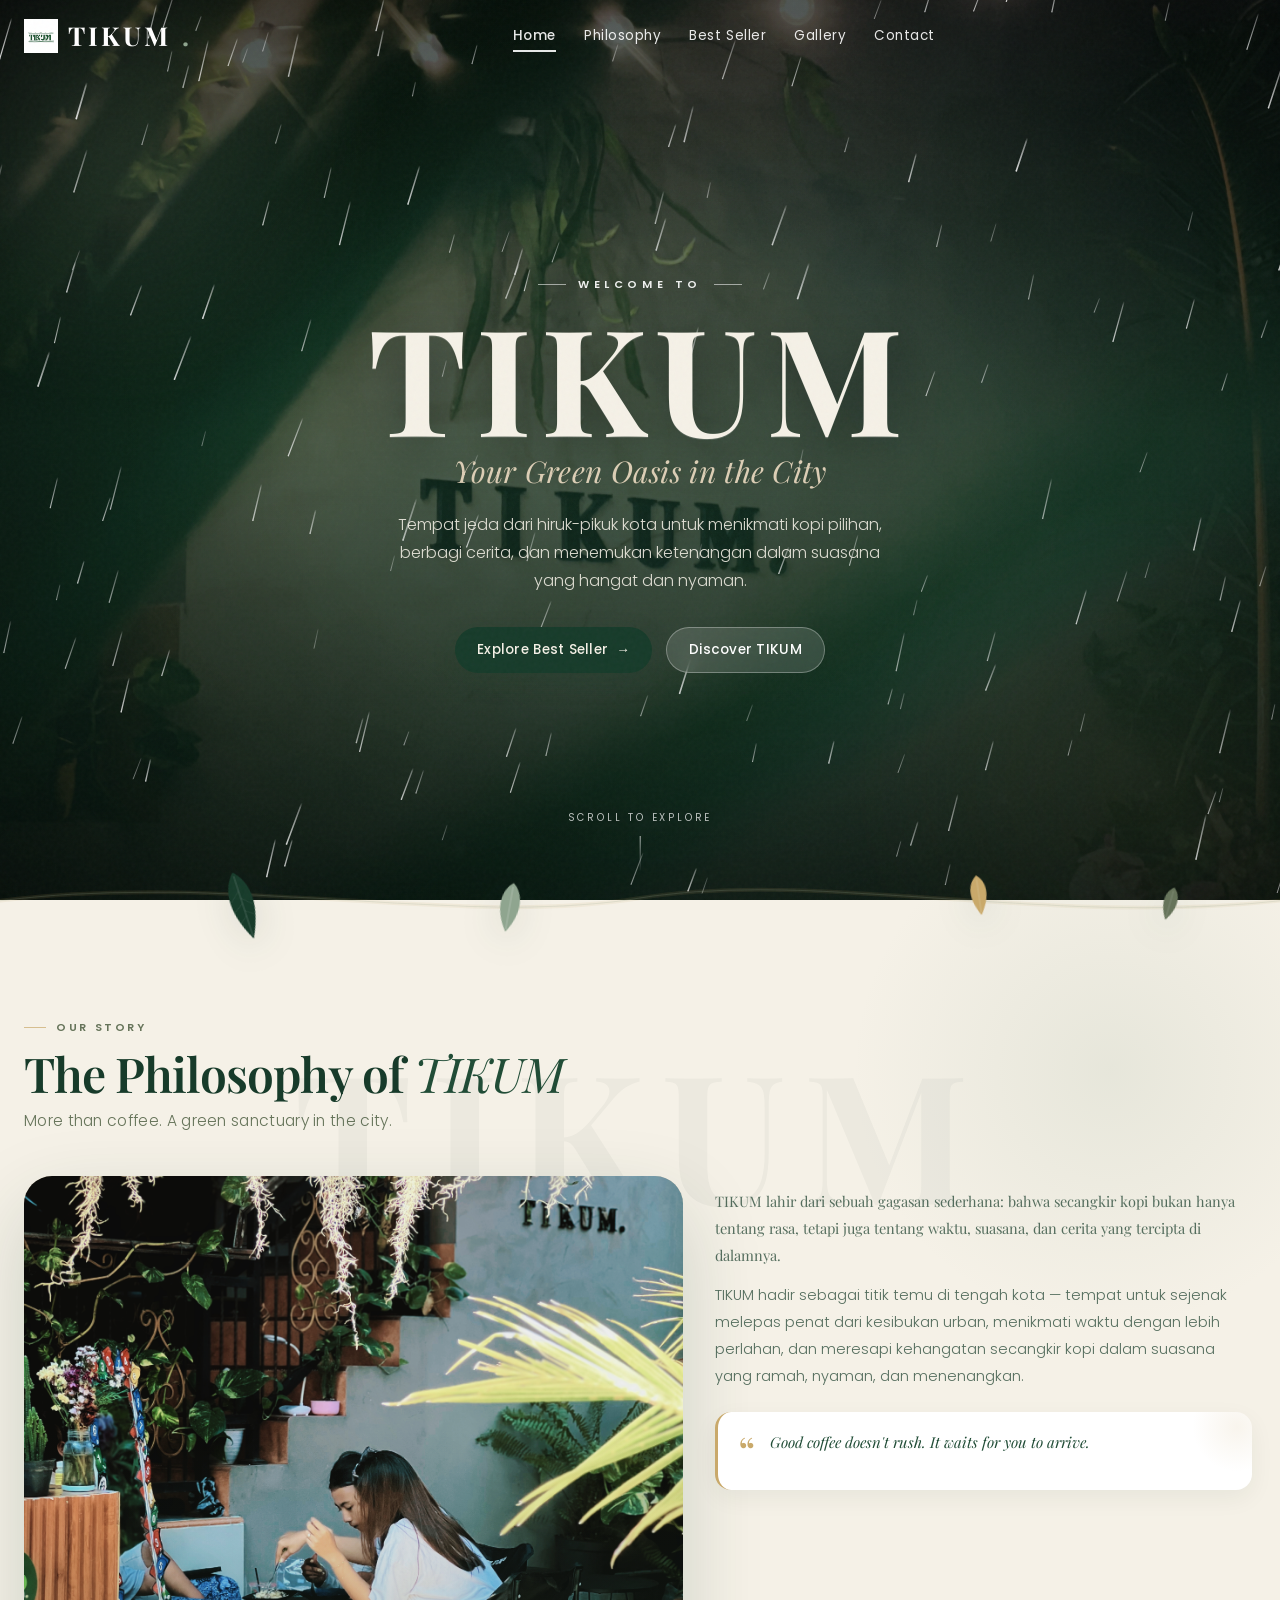
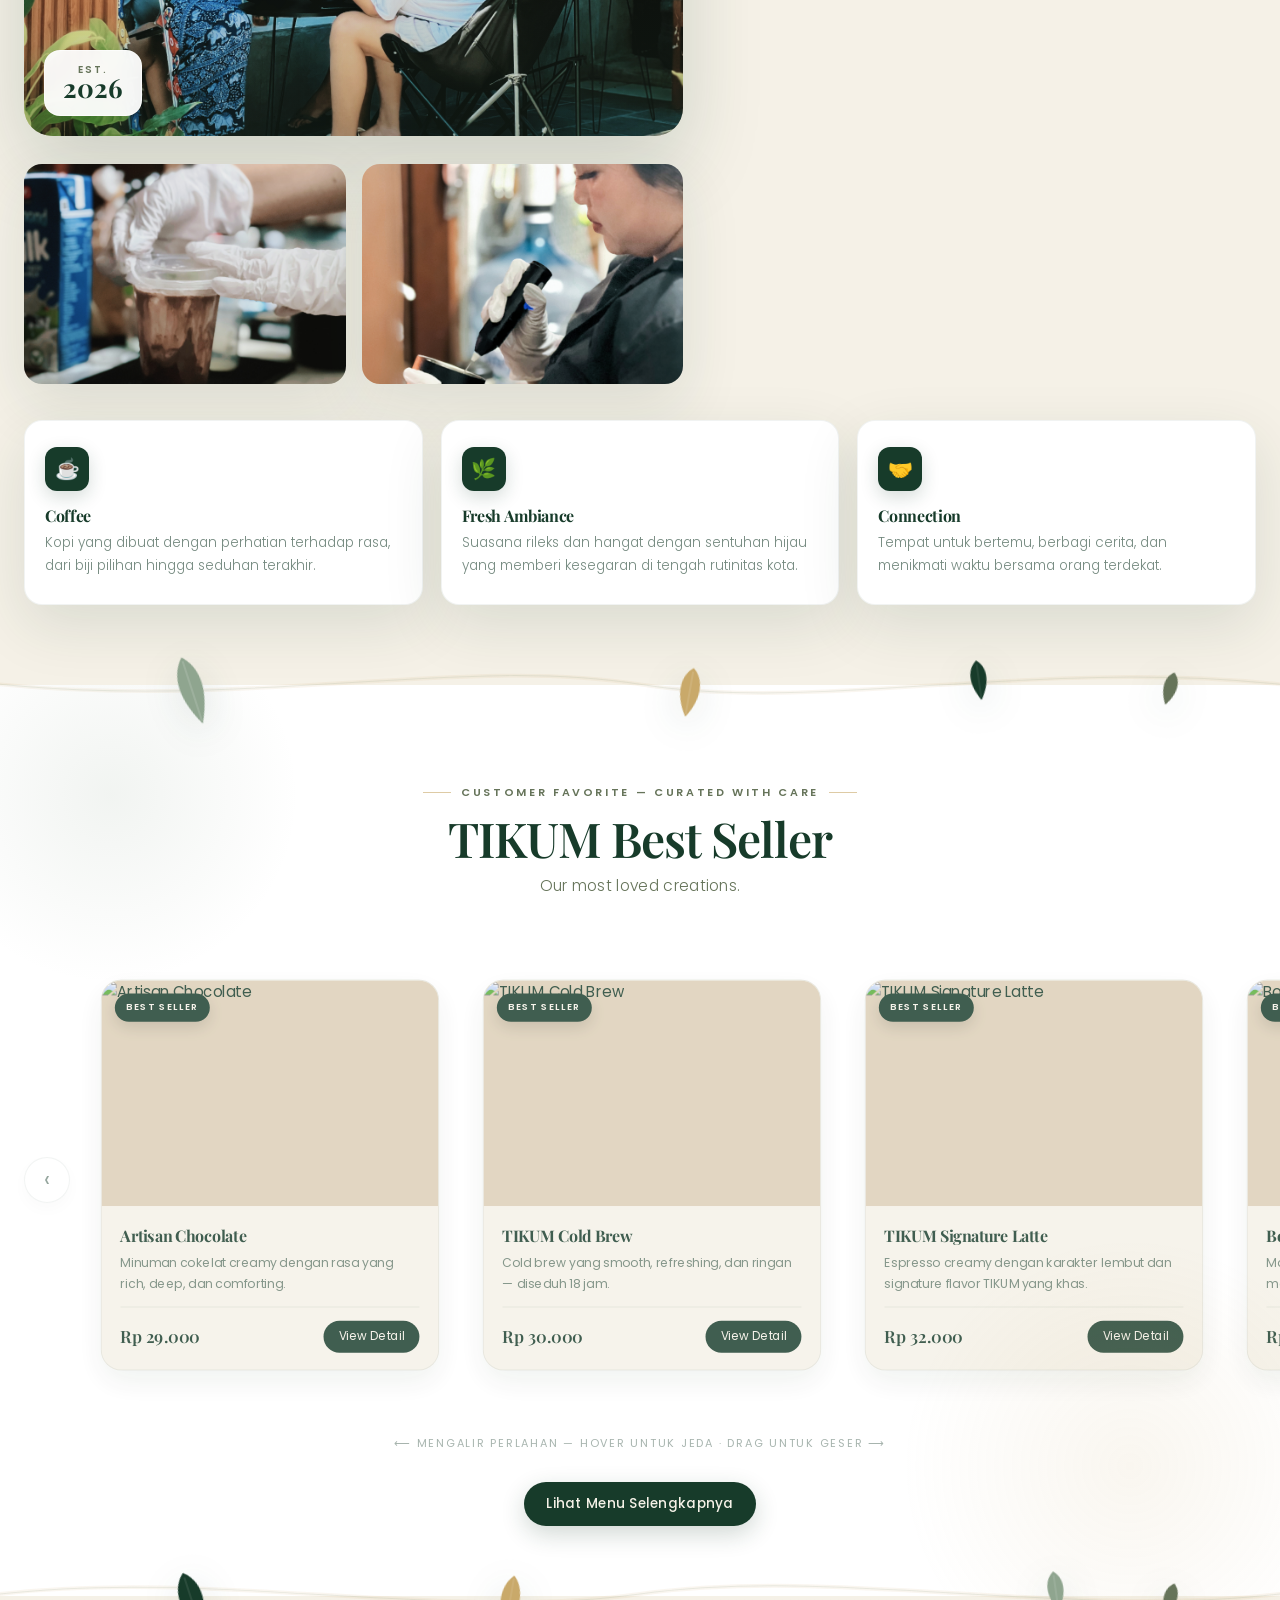
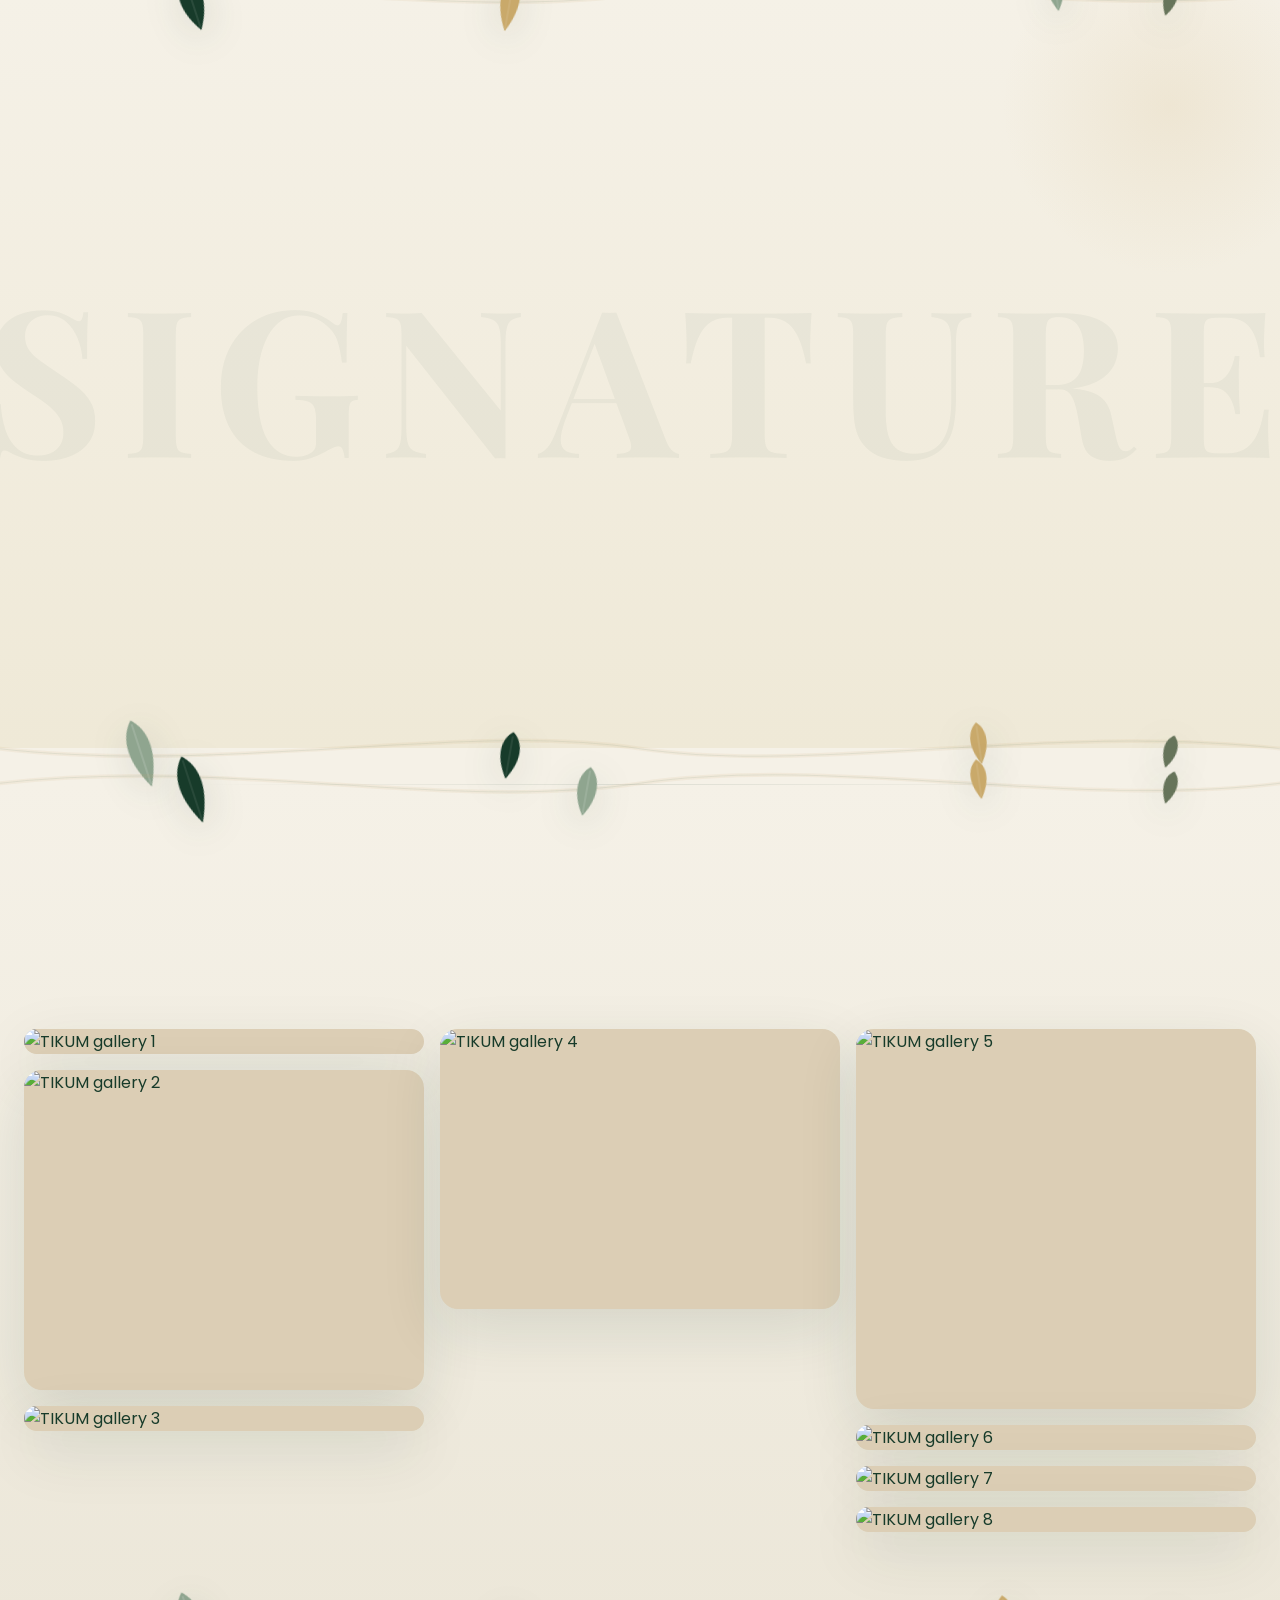
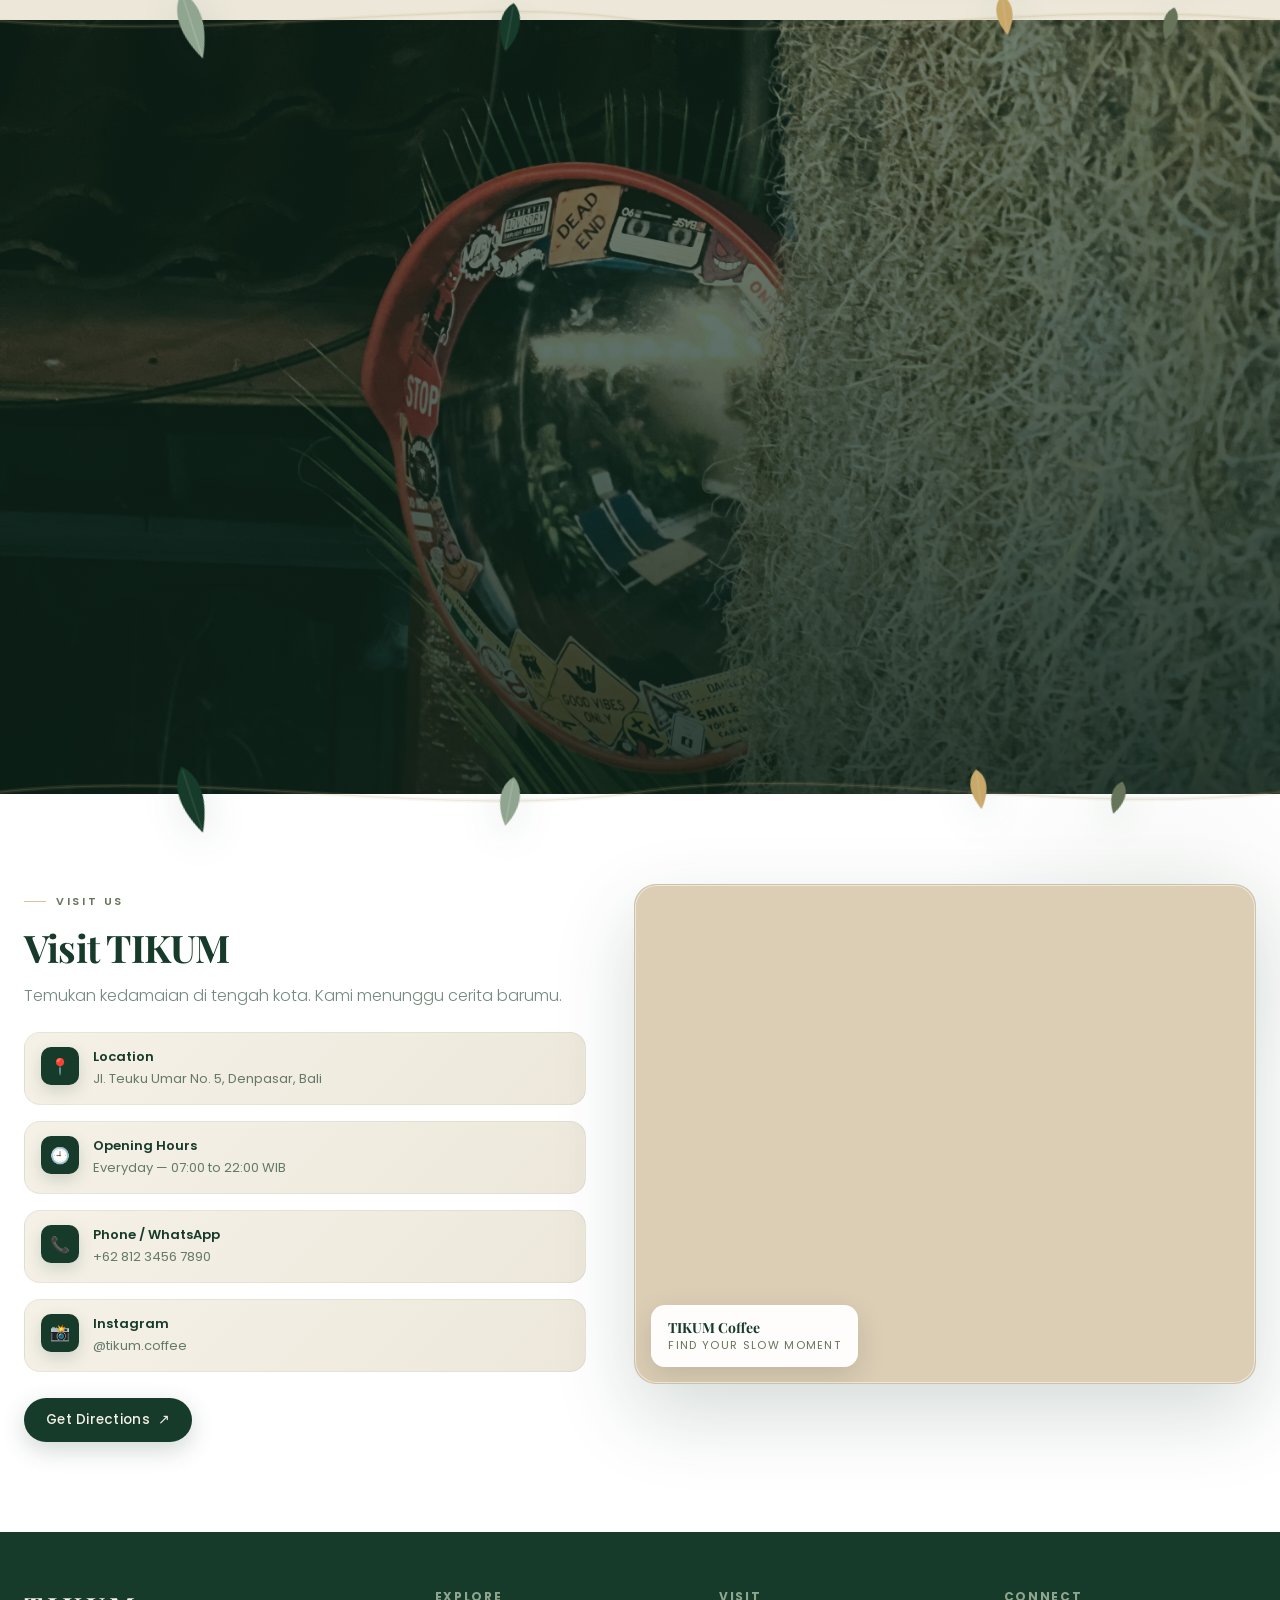
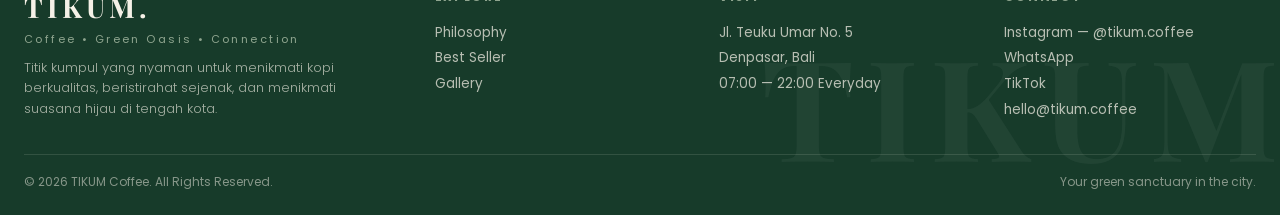
==== commit 6824f135: "update-kodingan" ====
--- a/index.html
+++ b/index.html
@@ -22,13 +22,10 @@
         <a href="#home" class="nav-link active">Home</a>
         <a href="#philosophy" class="nav-link">Philosophy</a>
         <a href="#bestseller" class="nav-link">Best Seller</a>
-        <a href="#menu" class="nav-link">Menu</a>
         <a href="#gallery" class="nav-link">Gallery</a>
         <a href="#contact" class="nav-link">Contact</a>
-        <a href="#menu" class="btn-nav-mobile">Explore Menu</a>
       </nav>
       <div class="nav-actions">
-        <a href="#menu" class="btn btn-nav">Explore Menu</a>
         <button class="hamburger" id="hamburger" aria-label="Toggle menu"><span></span><span></span><span></span></button>
       </div>
     </div>
@@ -125,6 +122,9 @@
       </div>
       <div class="slider-dots" id="sliderDots"></div>
       <p class="slider-hint">← Drag or swipe to explore →</p>
+      <div style="text-align: center; margin-top: 30px;">
+        <a href="menu.html" class="btn btn-primary">Lihat Menu Selengkapnya</a>
+      </div>
     </div>
   </section>
 
@@ -156,7 +156,7 @@
           <li><span>○</span> Served hot or iced</li>
         </ul>
         <p class="feat-tagline">Made with care. Served with warmth.</p>
-        <a href="#menu" class="btn btn-primary">Try Our Signature <span class="btn-arrow">→</span></a>
+        <a href="#menu" class="btn btn-primary">View Detail<span class="btn-arrow">→</span></a>
       </div>
     </div>
   </section>
@@ -169,26 +169,7 @@
     <span class="s-leaf s-leaf-4"><svg viewBox="0 0 56 84"><path d="M28 6 C12 18, 6 44, 28 78 C50 44, 44 18, 28 6Z" fill="#66745A"/></svg></span>
   </div>
 
-  <!-- MENU -->
-  <section id="menu" class="menu">
-    <div class="container">
-      <div class="section-header center reveal">
-        <p class="eyebrow">CRAFTED DAILY</p>
-        <h2>Explore Our Menu</h2>
-        <p class="subtitle">Crafted with passion, brewed for your daily city escape.</p>
-      </div>
-      <div class="menu-tabs reveal" id="menuTabs">
-        <button class="tab active" data-filter="all">All</button>
-        <button class="tab" data-filter="coffee">Coffee</button>
-        <button class="tab" data-filter="non-coffee">Non Coffee</button>
-        <button class="tab" data-filter="tea">Tea</button>
-        <button class="tab" data-filter="food">Food</button>
-        <button class="tab" data-filter="dessert">Dessert</button>
-      </div>
-      <div class="menu-grid" id="menuGrid"></div>
-      <div class="menu-more-wrap reveal" id="menuMoreWrap"><button class="btn btn-outline" id="menuMoreBtn">Lihat Selengkapnya <span class="more-arrow">↓</span></button></div>
-    </div>
-  </section>
+
 
   <div class="leaf-seam seam-5" aria-hidden="true">
     <svg class="seam-vine" viewBox="0 0 1440 110" preserveAspectRatio="none"><path d="M0 54 C260 14, 500 98, 720 54 C940 10, 1200 94, 1440 54" stroke="rgba(143,165,143,.18)" stroke-width="1.5" fill="none" stroke-linecap="round"/><path d="M0 54 C260 14, 500 98, 720 54 C940 10, 1200 94, 1440 54" stroke="rgba(201,169,106,.10)" stroke-width="6" fill="none" stroke-linecap="round"/></svg>
@@ -280,13 +261,37 @@
     <div class="container">
       <div class="footer-top">
         <div class="footer-brand"><h3>TIKUM.</h3><p>Coffee • Green Oasis • Connection</p><span>Titik kumpul yang nyaman untuk menikmati kopi berkualitas, beristirahat sejenak, dan menikmati suasana hijau di tengah kota.</span></div>
-        <div class="footer-col"><h4>Explore</h4><a href="#philosophy">Philosophy</a><a href="#bestseller">Best Seller</a><a href="#menu">Menu</a><a href="#gallery">Gallery</a></div>
+        <div class="footer-col"><h4>Explore</h4><a href="#philosophy">Philosophy</a><a href="#bestseller">Best Seller</a><a href="#gallery">Gallery</a></div>
         <div class="footer-col"><h4>Visit</h4><p>Jl. Teuku Umar No. 5<br>Denpasar, Bali<br>07:00 — 22:00 Everyday</p></div>
         <div class="footer-col"><h4>Connect</h4><a href="#">Instagram — @tikum.coffee</a><a href="#">WhatsApp</a><a href="#">TikTok</a><a href="mailto:hello@tikum.coffee">hello@tikum.coffee</a></div>
       </div>
       <div class="footer-bottom"><p>© 2026 TIKUM Coffee. All Rights Reserved.</p><p>Your green sanctuary in the city.</p></div>
     </div>
   </footer>
+
+  <!-- DETAIL MODAL -->
+  <div id="detailModal" class="modal-overlay" aria-hidden="true">
+    <div class="modal-card" role="dialog" aria-modal="true" aria-labelledby="modalTitle">
+      <button id="modalClose" class="modal-close" aria-label="Close modal">&times;</button>
+      <div class="modal-grid">
+        <div class="modal-img-wrap">
+          <img id="modalImg" src="" alt="" />
+          <span class="modal-badge">BEST SELLER</span>
+        </div>
+        <div class="modal-body">
+          <p class="modal-subtitle">Detail Menu Best Seller</p>
+          <h2 id="modalTitle"></h2>
+          <p id="modalPrice" class="modal-price"></p>
+          <p id="modalDesc" class="modal-desc"></p>
+          <div class="modal-divider"></div>
+          <p id="modalDetail" class="modal-detail-text"></p>
+          <div class="modal-actions">
+            <a id="modalOrderBtn" href="https://wa.me/6281234567890?text=Halo%20TIKUM,%20saya%20ingin%20pesan" target="_blank" class="btn btn-primary">Pesan via WhatsApp ↗</a>
+          </div>
+        </div>
+      </div>
+    </div>
+  </div>
 
   <script src="script.js"></script>
 </body>
--- a/style.css
+++ b/style.css
@@ -162,18 +162,14 @@
 .bestseller::before{content:'';position:absolute;top:-80px;left:-80px;width:380px;height:380px;background:radial-gradient(circle,rgba(143,165,143,.12),transparent 70%);pointer-events:none}
 .bestseller::after{content:'';position:absolute;bottom:-100px;right:-80px;width:460px;height:460px;background:radial-gradient(circle,rgba(201,169,106,.10),transparent 70%);pointer-events:none}
 .slider-wrap{position:relative;display:flex;align-items:center;gap:16px;margin-top:40px}
-.slider-viewport{flex:1;overflow:hidden;padding:30px 10px 40px;cursor:grab}
+.slider-viewport{flex:1;overflow:visible;padding:30px 10px 40px;cursor:grab}
 .slider-viewport:active{cursor:grabbing}
 .slider-track{display:flex;gap:22px;transition:transform .65s cubic-bezier(.16,1,.3,1);will-change:transform}
-.slider-viewport.marquee{-webkit-mask-image:linear-gradient(to right, transparent 0, black 36px, black calc(100% - 36px), transparent 100%);mask-image:linear-gradient(to right, transparent 0, black 36px, black calc(100% - 36px), transparent 100%)}
-.slider-track.marquee{transition:none !important;will-change:transform}
-.slider-track.marquee .bs-card{transform:none;opacity:1}
-.slider-track.marquee .bs-card:hover{transform:translateY(-8px)}
+
 .slider-wrap.marquee-mode .slider-btn{opacity:.45}
 .slider-wrap.marquee-mode .slider-btn:hover{opacity:1}
 .marquee-hint{letter-spacing:.14em}
 @media(max-width:768px){
-  .slider-viewport.marquee{-webkit-mask-image:linear-gradient(to right, transparent 0, black 16px, black calc(100% - 16px), transparent 100%);mask-image:linear-gradient(to right, transparent 0, black 16px, black calc(100% - 16px), transparent 100%)}
 }
 .bs-card{
   min-width:340px;max-width:360px;flex-shrink:0;
@@ -227,33 +223,37 @@
 .feat-list li span{color:var(--gold);font-size:8px}
 .feat-tagline{font-family:'Playfair Display',serif;font-style:italic;color:var(--olive);margin-bottom:20px;font-size:15px}
 
-/* MENU */
-.menu{padding:88px 0;background:var(--white);position:relative;overflow:hidden}
-.menu::before{content:'';position:absolute;left:-120px;top:120px;width:420px;height:420px;background:radial-gradient(circle,rgba(143,165,143,.09),transparent 70%);pointer-events:none}
-.menu-tabs{display:flex;gap:10px;justify-content:center;flex-wrap:wrap;margin:28px 0 36px;position:relative}
-.tab{padding:10px 20px;border-radius:100px;border:1px solid rgba(23,59,42,.12);background:rgba(245,241,231,.6);backdrop-filter:blur(6px);font-size:13px;font-weight:500;color:var(--forest);transition:all .3s;position:relative}
-.tab.active,.tab:hover{background:var(--forest);color:var(--cream);border-color:var(--forest);transform:translateY(-1px);box-shadow:0 8px 20px rgba(23,59,42,.14)}
-.menu-grid{display:grid;grid-template-columns:repeat(4,1fr);gap:18px;min-height:200px}
-.menu-card{background:var(--cream);border-radius:18px;overflow:hidden;border:1px solid rgba(23,59,42,.07);transition:all .4s cubic-bezier(.16,1,.3,1);position:relative}
-.menu-card::before{content:'';position:absolute;inset:0;border-radius:18px;box-shadow:inset 0 1px 0 rgba(255,255,255,.7);pointer-events:none}
-.menu-card:hover{transform:translateY(-6px);box-shadow:0 16px 40px rgba(23,59,42,.12);border-color:rgba(201,169,106,.18)}
-.menu-card img{height:180px;width:100%;transition:transform .6s cubic-bezier(.16,1,.3,1)}
-.menu-card:hover img{transform:scale(1.06)}
-.menu-card-body{padding:14px 16px 16px}
-.menu-cat{font-size:10px;letter-spacing:.14em;text-transform:uppercase;color:var(--gold);font-weight:700}
-.menu-card-body h3{font-size:15px;margin:4px 0 6px}
-.menu-card-body p{font-size:12.5px;line-height:1.6;color:rgba(23,59,42,.6);min-height:38px}
-.menu-card-foot{display:flex;align-items:center;justify-content:space-between;margin-top:10px}
-.menu-price{font-weight:600;font-size:14px;color:var(--forest)}
-.menu-card.hidden{display:none}
-.menu-card.animate-in{animation:cardIn .45s cubic-bezier(.16,1,.3,1)}
-.menu-more-wrap{display:flex;justify-content:center;margin-top:28px}
-.menu-more-wrap.hidden{display:none}
-.btn-outline{background:transparent;color:var(--forest);border:1.5px solid rgba(23,59,42,.18);padding:12px 28px;border-radius:100px}
-.btn-outline:hover{background:var(--forest);color:var(--cream);border-color:var(--forest);transform:translateY(-2px);box-shadow:0 10px 28px rgba(23,59,42,.16)}
-.btn-outline:hover .more-arrow{transform:translateY(2px)}
-.more-arrow{display:inline-block;transition:transform .3s}
-.btn-outline.expanded .more-arrow{transform:rotate(180deg)}
+
+[diff_block_start]
+@@ -226,30 +226,6 @@
+-/* MENU */
+-.menu{padding:88px 0;background:var(--white);position:relative;overflow:hidden}
+-.menu::before{content:'';position:absolute;left:-120px;top:120px;width:420px;height:420px;background:radial-gradient(circle,rgba(143,165,143,.09),transparent 70%);pointer-events:none}
+-.menu-tabs{display:flex;gap:10px;justify-content:center;flex-wrap:wrap;margin:28px 0 36px;position:relative}
+-.tab{padding:10px 20px;border-radius:100px;border:1px solid rgba(23,59,42,.12);background:rgba(245,241,231,.6);backdrop-filter:blur(6px);font-size:13px;font-weight:500;color:var(--forest);transition:all .3s;position:relative}
+-.tab.active,.tab:hover{background:var(--forest);color:var(--cream);border-color:var(--forest);transform:translateY(-1px);box-shadow:0 8px 20px rgba(23,59,42,.14)}
+-.menu-grid{display:grid;grid-template-columns:repeat(4,1fr);gap:18px;min-height:200px}
+-.menu-card{background:var(--cream);border-radius:18px;overflow:hidden;border:1px solid rgba(23,59,42,.07);transition:all .4s cubic-bezier(.16,1,.3,1);position:relative}
+-.menu-card::before{content:'';position:absolute;inset:0;border-radius:18px;box-shadow:inset 0 1px 0 rgba(255,255,255,.7);pointer-events:none}
+-.menu-card:hover{transform:translateY(-6px);box-shadow:0 16px 40px rgba(23,59,42,.12);border-color:rgba(201,169,106,.18)}
+-.menu-card img{height:180px;width:100%;transition:transform .6s cubic-bezier(.16,1,.3,1)}
+-.menu-card:hover img{transform:scale(1.06)}
+-.menu-card-body{padding:14px 16px 16px}
+-.menu-cat{font-size:10px;letter-spacing:.14em;text-transform:uppercase;color:var(--gold);font-weight:700}
+-.menu-card-body h3{font-size:15px;margin:4px 0 6px}
+-.menu-card-body p{font-size:12.5px;line-height:1.6;color:rgba(23,59,42,.6);min-height:38px}
+-.menu-card-foot{display:flex;align-items:center;justify-content:space-between;margin-top:10px}
+-.menu-price{font-weight:600;font-size:14px;color:var(--forest)}
+-.menu-card.hidden{display:none}
+-.menu-card.animate-in{animation:cardIn .45s cubic-bezier(.16,1,.3,1)}
+-.menu-more-wrap{display:flex;justify-content:center;margin-top:28px}
+-.menu-more-wrap.hidden{display:none}
+-.btn-outline{background:transparent;color:var(--forest);border:1.5px solid rgba(23,59,42,.18);padding:12px 28px;border-radius:100px}
+-.btn-outline:hover{background:var(--forest);color:var(--cream);border-color:var(--forest);transform:translateY(-2px);box-shadow:0 10px 28px rgba(23,59,42,.16)}
+-.btn-outline:hover .more-arrow{transform:translateY(2px)}
+-.more-arrow{display:inline-block;transition:transform .3s}
+-.btn-outline.expanded .more-arrow{transform:rotate(180deg)}
+
 
 /* GALLERY */
 .gallery{padding:88px 0;background:linear-gradient(180deg,var(--cream),#ECE7D9);position:relative;overflow:hidden}
@@ -428,8 +428,169 @@
   .s-leaf-3{width:26px;height:42px}
   .s-leaf-4{width:20px;height:34px}
 }
-@media(max-width:480px){
-  .menu-grid{grid-template-columns:1fr}
-  .phi-small-images{grid-template-columns:1fr}
-  .phi-small-images img{height:200px}
-}
+/* Detail Modal Styling */
+.modal-overlay {
+  position: fixed;
+  inset: 0;
+  z-index: 9999;
+  background: rgba(18, 38, 27, 0.75);
+  backdrop-filter: blur(8px);
+  -webkit-backdrop-filter: blur(8px);
+  display: flex;
+  align-items: center;
+  justify-content: center;
+  padding: 20px;
+  opacity: 0;
+  pointer-events: none;
+  transition: opacity 0.35s cubic-bezier(0.16, 1, 0.3, 1);
+}
+
+.modal-overlay.active {
+  opacity: 1;
+  pointer-events: auto;
+}
+
+.modal-card {
+  background: var(--cream, #FAF7F2);
+  border: 1px solid rgba(201, 169, 106, 0.3);
+  border-radius: 20px;
+  max-width: 680px;
+  width: 100%;
+  position: relative;
+  overflow: hidden;
+  box-shadow: 0 25px 50px -12px rgba(0, 0, 0, 0.35);
+  transform: scale(0.92) translateY(15px);
+  transition: transform 0.35s cubic-bezier(0.16, 1, 0.3, 1);
+}
+
+.modal-overlay.active .modal-card {
+  transform: scale(1) translateY(0);
+}
+
+.modal-close {
+  position: absolute;
+  top: 15px;
+  right: 18px;
+  z-index: 10;
+  background: rgba(23, 59, 42, 0.8);
+  color: #fff;
+  border: none;
+  width: 36px;
+  height: 36px;
+  border-radius: 50%;
+  font-size: 22px;
+  line-height: 1;
+  cursor: pointer;
+  display: flex;
+  align-items: center;
+  justify-content: center;
+  transition: background 0.2s, transform 0.2s;
+}
+
+.modal-close:hover {
+  background: var(--forest, #173B2A);
+  transform: scale(1.1);
+}
+
+.modal-grid {
+  display: grid;
+  grid-template-columns: 260px 1fr;
+}
+
+.modal-img-wrap {
+  position: relative;
+  height: 100%;
+  min-height: 280px;
+}
+
+.modal-img-wrap img {
+  width: 100%;
+  height: 100%;
+  object-fit: cover;
+  display: block;
+}
+
+.modal-badge {
+  position: absolute;
+  top: 15px;
+  left: 15px;
+  background: var(--gold, #C9A96A);
+  color: #173B2A;
+  font-size: 10px;
+  font-weight: 700;
+  letter-spacing: 1px;
+  padding: 4px 10px;
+  border-radius: 12px;
+  text-transform: uppercase;
+}
+
+.modal-body {
+  padding: 28px 24px;
+  display: flex;
+  flex-direction: column;
+}
+
+.modal-subtitle {
+  font-size: 12px;
+  text-transform: uppercase;
+  letter-spacing: 1.5px;
+  color: var(--gold, #C9A96A);
+  font-weight: 600;
+  margin-bottom: 6px;
+}
+
+.modal-body h2 {
+  font-size: 24px;
+  color: var(--forest, #173B2A);
+  margin-bottom: 8px;
+  font-family: 'Outfit', sans-serif;
+  font-weight: 700;
+}
+
+.modal-price {
+  font-size: 18px;
+  font-weight: 700;
+  color: #2e5942;
+  margin-bottom: 12px;
+}
+
+.modal-desc {
+  font-size: 13.5px;
+  color: #556056;
+  line-height: 1.5;
+  margin-bottom: 14px;
+  font-style: italic;
+}
+
+.modal-divider {
+  height: 1px;
+  background: rgba(23, 59, 42, 0.12);
+  margin-bottom: 14px;
+}
+
+.modal-detail-text {
+  font-size: 14px;
+  color: #2c382e;
+  line-height: 1.6;
+  margin-bottom: 20px;
+  flex-grow: 1;
+}
+
+.modal-actions {
+  display: flex;
+  gap: 10px;
+}
+
+@media (max-width: 600px) {
+  .modal-grid {
+    grid-template-columns: 1fr;
+  }
+  .modal-img-wrap {
+    height: 200px;
+    min-height: auto;
+  }
+  .modal-body {
+    padding: 20px;
+  }
+}
+
